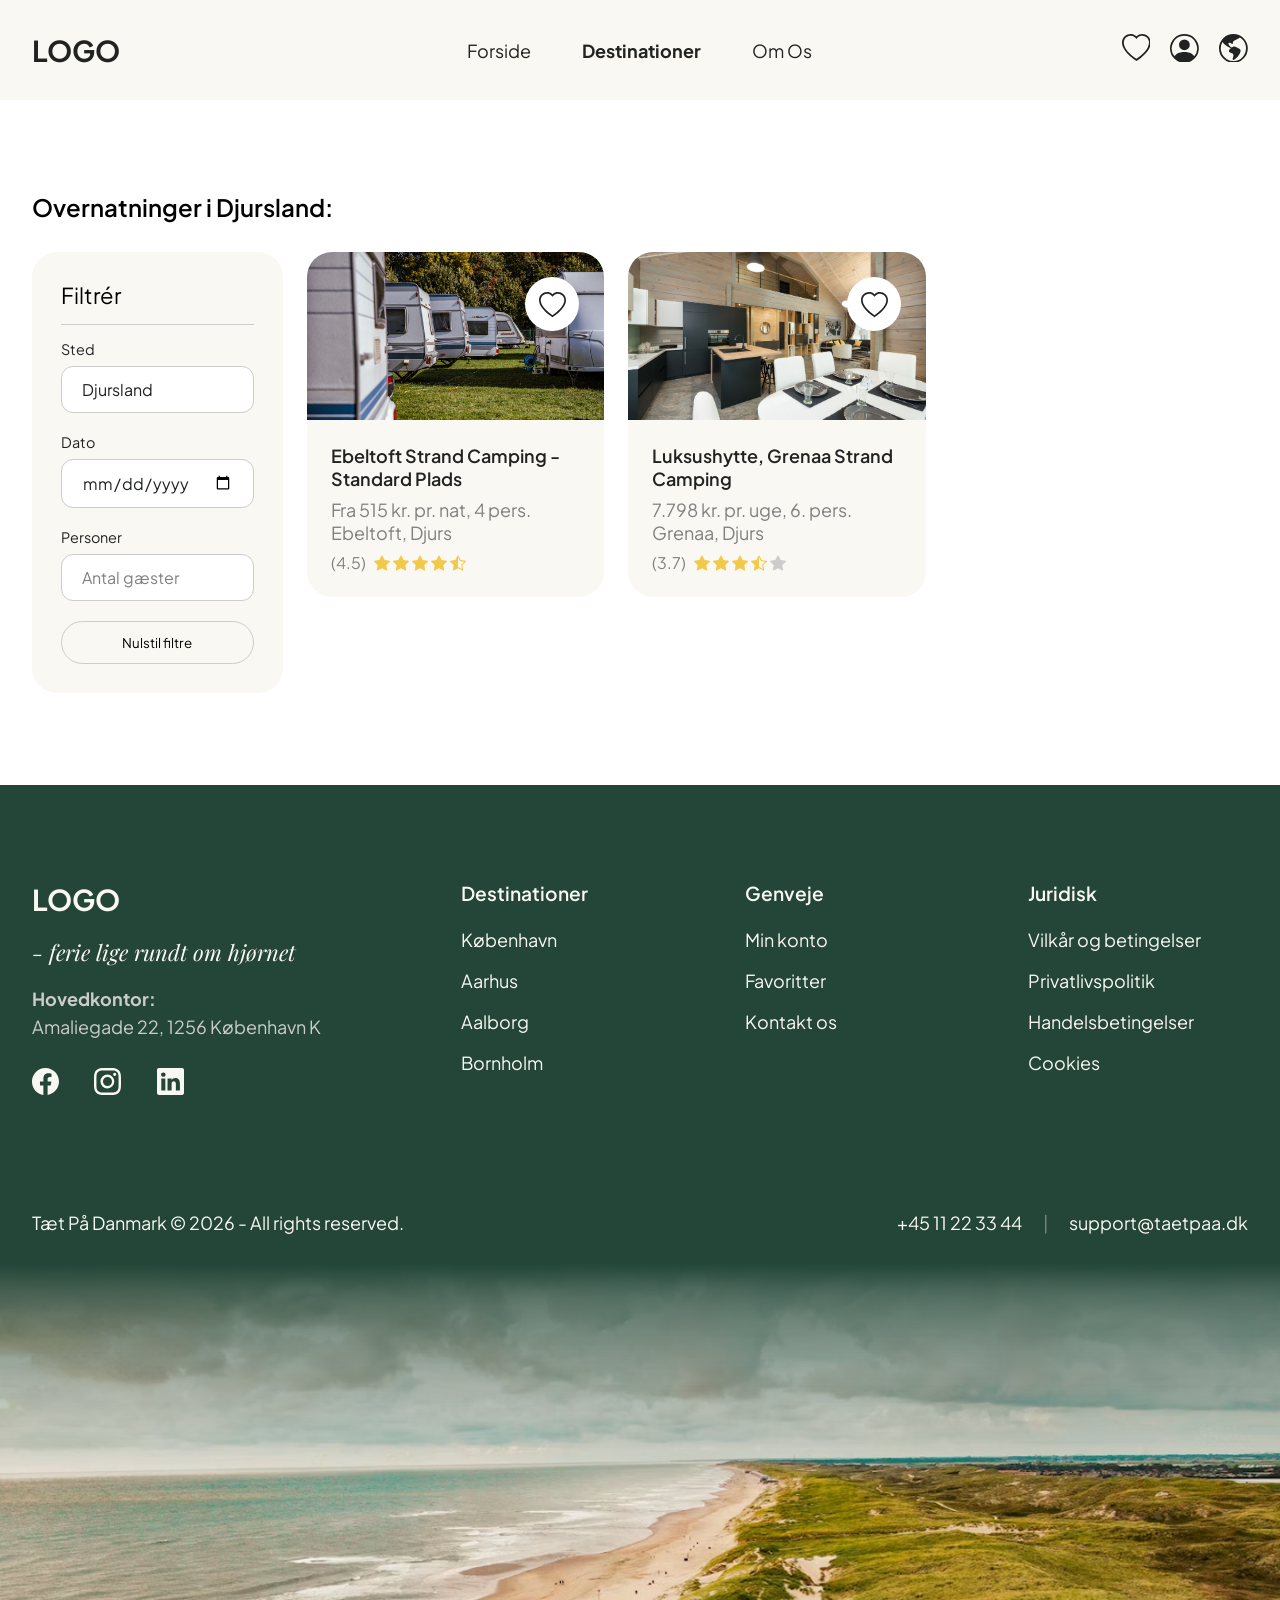
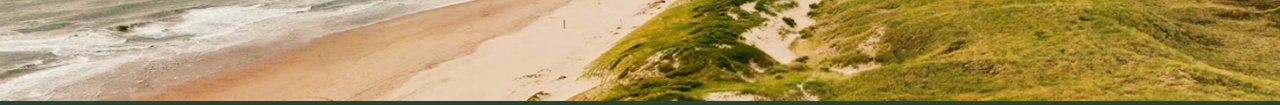
==== destinationer/index.html @ 2561dbe6 "– Hero video – Katalog (/destionationer/index.html) + Destinationsside /destioner/ebeltoft-strand-ca" ====
<!doctype html>
<html lang="da">

<head>
    <meta charset="UTF-8" />
    <meta name="viewport" content="width=device-width, initial-scale=1.0" />
    <title>Destinationer | Tæt På Danmark</title>
    <link rel="stylesheet" href="/css/style.css" />
    <link rel="shortcut icon" href="/img/favicon.png" type="image/png" />
</head>

<body>
    <header class="sekundaer">
        <div class="logo">
            <a href="/index.html">LOGO</a>
        </div>

        <nav>
            <ul>
                <li><a href="/index.html">Forside</a></li>
                <li class="active">
                    <a href="/destinationer/index.html">Destinationer</a>
                </li>
                <li><a href="/om-os.html">Om Os</a></li>
            </ul>
        </nav>
        <div class="header-ikoner">

            <a href="#" class="favoritter">
                <svg xmlns="http://www.w3.org/2000/svg" width="16" height="16" fill="currentColor" class="bi bi-heart"
                    viewBox="0 0 16 16">
                    <path
                        d="m8 2.748-.717-.737C5.6.281 2.514.878 1.4 3.053c-.523 1.023-.641 2.5.314 4.385.92 1.815 2.834 3.989 6.286 6.357 3.452-2.368 5.365-4.542 6.286-6.357.955-1.886.838-3.362.314-4.385C13.486.878 10.4.28 8.717 2.01zM8 15C-7.333 4.868 3.279-3.04 7.824 1.143q.09.083.176.171a3 3 0 0 1 .176-.17C12.72-3.042 23.333 4.867 8 15" />
                </svg>
            </a>
            <a href="#" class="profil">
                <svg xmlns="http://www.w3.org/2000/svg" width="16" height="16" fill="currentColor"
                    class="bi bi-person-circle" viewBox="0 0 16 16">
                    <path d="M11 6a3 3 0 1 1-6 0 3 3 0 0 1 6 0" />
                    <path fill-rule="evenodd"
                        d="M0 8a8 8 0 1 1 16 0A8 8 0 0 1 0 8m8-7a7 7 0 0 0-5.468 11.37C3.242 11.226 4.805 10 8 10s4.757 1.225 5.468 2.37A7 7 0 0 0 8 1" />
                </svg>
            </a>
            <a href="#" class="sprog">
                <svg xmlns="http://www.w3.org/2000/svg" width="16" height="16" fill="currentColor"
                    class="bi bi-globe-americas" viewBox="0 0 16 16">
                    <path
                        d="M8 0a8 8 0 1 0 0 16A8 8 0 0 0 8 0M2.04 4.326c.325 1.329 2.532 2.54 3.717 3.19.48.263.793.434.743.484q-.121.12-.242.234c-.416.396-.787.749-.758 1.266.035.634.618.824 1.214 1.017.577.188 1.168.38 1.286.983.082.417-.075.988-.22 1.52-.215.782-.406 1.48.22 1.48 1.5-.5 3.798-3.186 4-5 .138-1.243-2-2-3.5-2.5-.478-.16-.755.081-.99.284-.172.15-.322.279-.51.216-.445-.148-2.5-2-1.5-2.5.78-.39.952-.171 1.227.182.078.099.163.208.273.318.609.304.662-.132.723-.633.039-.322.081-.671.277-.867.434-.434 1.265-.791 2.028-1.12.712-.306 1.365-.587 1.579-.88A7 7 0 1 1 2.04 4.327Z" />
                </svg>
            </a>

        </div>
    </header>
    <main>
        <section class="katalog destinationer">
            <h1>Overnatninger i Djursland:</h1>
            <div class="katalog-container">
                <div class="filter-container">
                    <div class="filter-card">
                        <h3>Filtrér</h3>
                        <form action="">
                            <fieldset>
                                <label for="lokation">Sted</label>
                                <input type="text" name="lokation" id="lokation" placeholder="Indtast destination"
                                    value="Djursland">
                            </fieldset>
                            <fieldset>
                                <label for="dato">Dato</label>
                                <input type="date" name="dato" id="dato">
                            </fieldset>
                            <fieldset>
                                <label for="gaester">Personer</label>
                                <input type="number" name="gaester" id="gaester" min="1" max="99" placeholder="Antal gæster">
                            </fieldset>
                            <button type="reset">Nulstil filtre</button>
                        </form>
                    </div>
                </div>

                <div class="card-container">
                    <div class="card">
                        <div class="top">
                            <a href="#favorit" class="favorit">
                                <svg xmlns="http://www.w3.org/2000/svg" width="16" height="16" fill="currentColor"
                                    class="bi bi-heart" viewBox="0 0 16 16">
                                    <path
                                        d="m8 2.748-.717-.737C5.6.281 2.514.878 1.4 3.053c-.523 1.023-.641 2.5.314 4.385.92 1.815 2.834 3.989 6.286 6.357 3.452-2.368 5.365-4.542 6.286-6.357.955-1.886.838-3.362.314-4.385C13.486.878 10.4.28 8.717 2.01zM8 15C-7.333 4.868 3.279-3.04 7.824 1.143q.09.083.176.171a3 3 0 0 1 .176-.17C12.72-3.042 23.333 4.867 8 15" />
                                </svg>
                            </a>
                            <a href="/destinationer/ebeltoft-strand-camping.html">
                                <img src="/img/destination/ebeltoft-camping.jpg" alt="Ebeltoft Strand Camping">
                            </a>
                        </div>
                        <div class="bottom">
                            <a href="/destinationer/ebeltoft-strand-camping.html">Ebeltoft Strand Camping - Standard
                                Plads</a>
                            <p>Fra 515 kr. pr. nat, 4 pers.</p>
                            <p>Ebeltoft, Djurs</p>
                            <div class="anmeldelse-stjerner">
                                <p class="stjerner-tal">(4.5)</p>
                                <div class="stjerner">
                                    <svg xmlns="http://www.w3.org/2000/svg" width="16" height="16" fill="currentColor"
                                        class="bi bi-star-fill fuld-farve" viewBox="0 0 16 16">
                                        <path
                                            d="M3.612 15.443c-.386.198-.824-.149-.746-.592l.83-4.73L.173 6.765c-.329-.314-.158-.888.283-.95l4.898-.696L7.538.792c.197-.39.73-.39.927 0l2.184 4.327 4.898.696c.441.062.612.636.282.95l-3.522 3.356.83 4.73c.078.443-.36.79-.746.592L8 13.187l-4.389 2.256z" />
                                    </svg>
                                    <svg xmlns="http://www.w3.org/2000/svg" width="16" height="16" fill="currentColor"
                                        class="bi bi-star-fill fuld-farve" viewBox="0 0 16 16">
                                        <path
                                            d="M3.612 15.443c-.386.198-.824-.149-.746-.592l.83-4.73L.173 6.765c-.329-.314-.158-.888.283-.95l4.898-.696L7.538.792c.197-.39.73-.39.927 0l2.184 4.327 4.898.696c.441.062.612.636.282.95l-3.522 3.356.83 4.73c.078.443-.36.79-.746.592L8 13.187l-4.389 2.256z" />
                                    </svg>
                                    <svg xmlns="http://www.w3.org/2000/svg" width="16" height="16" fill="currentColor"
                                        class="bi bi-star-fill fuld-farve" viewBox="0 0 16 16">
                                        <path
                                            d="M3.612 15.443c-.386.198-.824-.149-.746-.592l.83-4.73L.173 6.765c-.329-.314-.158-.888.283-.95l4.898-.696L7.538.792c.197-.39.73-.39.927 0l2.184 4.327 4.898.696c.441.062.612.636.282.95l-3.522 3.356.83 4.73c.078.443-.36.79-.746.592L8 13.187l-4.389 2.256z" />
                                    </svg>
                                    <svg xmlns="http://www.w3.org/2000/svg" width="16" height="16" fill="currentColor"
                                        class="bi bi-star-fill fuld-farve" viewBox="0 0 16 16">
                                        <path
                                            d="M3.612 15.443c-.386.198-.824-.149-.746-.592l.83-4.73L.173 6.765c-.329-.314-.158-.888.283-.95l4.898-.696L7.538.792c.197-.39.73-.39.927 0l2.184 4.327 4.898.696c.441.062.612.636.282.95l-3.522 3.356.83 4.73c.078.443-.36.79-.746.592L8 13.187l-4.389 2.256z" />
                                    </svg>
                                    <svg xmlns="http://www.w3.org/2000/svg" width="16" height="16" fill="currentColor"
                                        class="bi bi-star-half fuld-farve" viewBox="0 0 16 16">
                                        <path
                                            d="M5.354 5.119 7.538.792A.52.52 0 0 1 8 .5c.183 0 .366.097.465.292l2.184 4.327 4.898.696A.54.54 0 0 1 16 6.32a.55.55 0 0 1-.17.445l-3.523 3.356.83 4.73c.078.443-.36.79-.746.592L8 13.187l-4.389 2.256a.5.5 0 0 1-.146.05c-.342.06-.668-.254-.6-.642l.83-4.73L.173 6.765a.55.55 0 0 1-.172-.403.6.6 0 0 1 .085-.302.51.51 0 0 1 .37-.245zM8 12.027a.5.5 0 0 1 .232.056l3.686 1.894-.694-3.957a.56.56 0 0 1 .162-.505l2.907-2.77-4.052-.576a.53.53 0 0 1-.393-.288L8.001 2.223 8 2.226z" />
                                    </svg>
                                </div>
                            </div>
                        </div>
                    </div>
                    <!-- <div class="card">
                        <div class="top">
                            <a href="#favorit" class="favorit">
                                <svg xmlns="http://www.w3.org/2000/svg" width="16" height="16" fill="currentColor"
                                    class="bi bi-heart" viewBox="0 0 16 16">
                                    <path
                                        d="m8 2.748-.717-.737C5.6.281 2.514.878 1.4 3.053c-.523 1.023-.641 2.5.314 4.385.92 1.815 2.834 3.989 6.286 6.357 3.452-2.368 5.365-4.542 6.286-6.357.955-1.886.838-3.362.314-4.385C13.486.878 10.4.28 8.717 2.01zM8 15C-7.333 4.868 3.279-3.04 7.824 1.143q.09.083.176.171a3 3 0 0 1 .176-.17C12.72-3.042 23.333 4.867 8 15" />
                                </svg>
                            </a>
                            <a href="/destinationer/ebeltoft-strand-camping.html">
                                <img src="/img/destination/lalandia-sondervig.jpg" alt="Lalandia Søndervig">
                            </a>
                        </div>

                        <div class="bottom">
                            <a href="/destinationer/ebeltoft-strand-camping.html">Lalandia</a>
                            <p>Fra 3.313 kr. i min. 2 nætter, 4 pers.</p>
                            <p>Søndervig, Midtjylland</p>
                            <div class="anmeldelse-stjerner">
                                <p class="stjerner-tal">(4.8)</p>
                                <div class="stjerner">
                                    <svg xmlns="http://www.w3.org/2000/svg" width="16" height="16" fill="currentColor"
                                        class="bi bi-star-fill fuld-farve" viewBox="0 0 16 16">
                                        <path
                                            d="M3.612 15.443c-.386.198-.824-.149-.746-.592l.83-4.73L.173 6.765c-.329-.314-.158-.888.283-.95l4.898-.696L7.538.792c.197-.39.73-.39.927 0l2.184 4.327 4.898.696c.441.062.612.636.282.95l-3.522 3.356.83 4.73c.078.443-.36.79-.746.592L8 13.187l-4.389 2.256z" />
                                    </svg>
                                    <svg xmlns="http://www.w3.org/2000/svg" width="16" height="16" fill="currentColor"
                                        class="bi bi-star-fill fuld-farve" viewBox="0 0 16 16">
                                        <path
                                            d="M3.612 15.443c-.386.198-.824-.149-.746-.592l.83-4.73L.173 6.765c-.329-.314-.158-.888.283-.95l4.898-.696L7.538.792c.197-.39.73-.39.927 0l2.184 4.327 4.898.696c.441.062.612.636.282.95l-3.522 3.356.83 4.73c.078.443-.36.79-.746.592L8 13.187l-4.389 2.256z" />
                                    </svg>
                                    <svg xmlns="http://www.w3.org/2000/svg" width="16" height="16" fill="currentColor"
                                        class="bi bi-star-fill fuld-farve" viewBox="0 0 16 16">
                                        <path
                                            d="M3.612 15.443c-.386.198-.824-.149-.746-.592l.83-4.73L.173 6.765c-.329-.314-.158-.888.283-.95l4.898-.696L7.538.792c.197-.39.73-.39.927 0l2.184 4.327 4.898.696c.441.062.612.636.282.95l-3.522 3.356.83 4.73c.078.443-.36.79-.746.592L8 13.187l-4.389 2.256z" />
                                    </svg>
                                    <svg xmlns="http://www.w3.org/2000/svg" width="16" height="16" fill="currentColor"
                                        class="bi bi-star-fill fuld-farve" viewBox="0 0 16 16">
                                        <path
                                            d="M3.612 15.443c-.386.198-.824-.149-.746-.592l.83-4.73L.173 6.765c-.329-.314-.158-.888.283-.95l4.898-.696L7.538.792c.197-.39.73-.39.927 0l2.184 4.327 4.898.696c.441.062.612.636.282.95l-3.522 3.356.83 4.73c.078.443-.36.79-.746.592L8 13.187l-4.389 2.256z" />
                                    </svg>
                                    <svg xmlns="http://www.w3.org/2000/svg" width="16" height="16" fill="currentColor"
                                        class="bi bi-star-half fuld-farve" viewBox="0 0 16 16">
                                        <path
                                            d="M5.354 5.119 7.538.792A.52.52 0 0 1 8 .5c.183 0 .366.097.465.292l2.184 4.327 4.898.696A.54.54 0 0 1 16 6.32a.55.55 0 0 1-.17.445l-3.523 3.356.83 4.73c.078.443-.36.79-.746.592L8 13.187l-4.389 2.256a.5.5 0 0 1-.146.05c-.342.06-.668-.254-.6-.642l.83-4.73L.173 6.765a.55.55 0 0 1-.172-.403.6.6 0 0 1 .085-.302.51.51 0 0 1 .37-.245zM8 12.027a.5.5 0 0 1 .232.056l3.686 1.894-.694-3.957a.56.56 0 0 1 .162-.505l2.907-2.77-4.052-.576a.53.53 0 0 1-.393-.288L8.001 2.223 8 2.226z" />
                                    </svg>
                                </div>
                            </div>
                        </div>
                    </div>
                    <div class="card">
                        <div class="top">
                            <a href="#favorit" class="favorit">
                                <svg xmlns="http://www.w3.org/2000/svg" width="16" height="16" fill="currentColor"
                                    class="bi bi-heart" viewBox="0 0 16 16">
                                    <path
                                        d="m8 2.748-.717-.737C5.6.281 2.514.878 1.4 3.053c-.523 1.023-.641 2.5.314 4.385.92 1.815 2.834 3.989 6.286 6.357 3.452-2.368 5.365-4.542 6.286-6.357.955-1.886.838-3.362.314-4.385C13.486.878 10.4.28 8.717 2.01zM8 15C-7.333 4.868 3.279-3.04 7.824 1.143q.09.083.176.171a3 3 0 0 1 .176-.17C12.72-3.042 23.333 4.867 8 15" />
                                </svg>
                            </a>
                            <a href="/destinationer/ebeltoft-strand-camping.html">
                                <img src="/img/destination/plexus-hytterne.jpg" alt="Lalandia Søndervig">
                            </a>
                        </div>
                        <div class="bottom">
                            <a href="/destinationer/ebeltoft-strand-camping.html">Plexus Hytterne</a>
                            <p>600 kr. pr. nat, 2 pers.</p>
                            <p>Holstebro, Midtjylland</p>
                            <div class="anmeldelse-stjerner">
                                <p class="stjerner-tal">(4.2)</p>
                                <div class="stjerner">
                                    <svg xmlns="http://www.w3.org/2000/svg" width="16" height="16" fill="currentColor"
                                        class="bi bi-star-fill fuld-farve" viewBox="0 0 16 16">
                                        <path
                                            d="M3.612 15.443c-.386.198-.824-.149-.746-.592l.83-4.73L.173 6.765c-.329-.314-.158-.888.283-.95l4.898-.696L7.538.792c.197-.39.73-.39.927 0l2.184 4.327 4.898.696c.441.062.612.636.282.95l-3.522 3.356.83 4.73c.078.443-.36.79-.746.592L8 13.187l-4.389 2.256z" />
                                    </svg>
                                    <svg xmlns="http://www.w3.org/2000/svg" width="16" height="16" fill="currentColor"
                                        class="bi bi-star-fill fuld-farve" viewBox="0 0 16 16">
                                        <path
                                            d="M3.612 15.443c-.386.198-.824-.149-.746-.592l.83-4.73L.173 6.765c-.329-.314-.158-.888.283-.95l4.898-.696L7.538.792c.197-.39.73-.39.927 0l2.184 4.327 4.898.696c.441.062.612.636.282.95l-3.522 3.356.83 4.73c.078.443-.36.79-.746.592L8 13.187l-4.389 2.256z" />
                                    </svg>
                                    <svg xmlns="http://www.w3.org/2000/svg" width="16" height="16" fill="currentColor"
                                        class="bi bi-star-fill fuld-farve" viewBox="0 0 16 16">
                                        <path
                                            d="M3.612 15.443c-.386.198-.824-.149-.746-.592l.83-4.73L.173 6.765c-.329-.314-.158-.888.283-.95l4.898-.696L7.538.792c.197-.39.73-.39.927 0l2.184 4.327 4.898.696c.441.062.612.636.282.95l-3.522 3.356.83 4.73c.078.443-.36.79-.746.592L8 13.187l-4.389 2.256z" />
                                    </svg>
                                    <svg xmlns="http://www.w3.org/2000/svg" width="16" height="16" fill="currentColor"
                                        class="bi bi-star-fill fuld-farve" viewBox="0 0 16 16">
                                        <path
                                            d="M3.612 15.443c-.386.198-.824-.149-.746-.592l.83-4.73L.173 6.765c-.329-.314-.158-.888.283-.95l4.898-.696L7.538.792c.197-.39.73-.39.927 0l2.184 4.327 4.898.696c.441.062.612.636.282.95l-3.522 3.356.83 4.73c.078.443-.36.79-.746.592L8 13.187l-4.389 2.256z" />
                                    </svg>
                                    <svg xmlns="http://www.w3.org/2000/svg" width="16" height="16" fill="currentColor"
                                        class="bi bi-star-half fuld-farve" viewBox="0 0 16 16">
                                        <path
                                            d="M5.354 5.119 7.538.792A.52.52 0 0 1 8 .5c.183 0 .366.097.465.292l2.184 4.327 4.898.696A.54.54 0 0 1 16 6.32a.55.55 0 0 1-.17.445l-3.523 3.356.83 4.73c.078.443-.36.79-.746.592L8 13.187l-4.389 2.256a.5.5 0 0 1-.146.05c-.342.06-.668-.254-.6-.642l.83-4.73L.173 6.765a.55.55 0 0 1-.172-.403.6.6 0 0 1 .085-.302.51.51 0 0 1 .37-.245zM8 12.027a.5.5 0 0 1 .232.056l3.686 1.894-.694-3.957a.56.56 0 0 1 .162-.505l2.907-2.77-4.052-.576a.53.53 0 0 1-.393-.288L8.001 2.223 8 2.226z" />
                                    </svg>
                                </div>
                            </div>
                        </div>
                    </div>
                    <div class="card">
                        <div class="top">
                            <a href="#favorit" class="favorit">
                                <svg xmlns="http://www.w3.org/2000/svg" width="16" height="16" fill="currentColor"
                                    class="bi bi-heart" viewBox="0 0 16 16">
                                    <path
                                        d="m8 2.748-.717-.737C5.6.281 2.514.878 1.4 3.053c-.523 1.023-.641 2.5.314 4.385.92 1.815 2.834 3.989 6.286 6.357 3.452-2.368 5.365-4.542 6.286-6.357.955-1.886.838-3.362.314-4.385C13.486.878 10.4.28 8.717 2.01zM8 15C-7.333 4.868 3.279-3.04 7.824 1.143q.09.083.176.171a3 3 0 0 1 .176-.17C12.72-3.042 23.333 4.867 8 15" />
                                </svg>
                            </a>
                            <a href="/destinationer/ebeltoft-strand-camping.html">
                                <img src="/img/destination/funkis-lux-hytte.jpg" alt="Lalandia Søndervig">
                            </a>
                        </div>
                        <div class="bottom">
                            <a href="/destinationer/ebeltoft-strand-camping.html">Funkis LUX Hytte, Bryrup Camping</a>
                            <p>Fra 1.715 kr. pr. nat, 4 pers.</p>
                            <p>Bryrup, Midtjylland</p>
                            <div class="anmeldelse-stjerner">
                                <p class="stjerner-tal">(4.4)</p>
                                <div class="stjerner">
                                    <svg xmlns="http://www.w3.org/2000/svg" width="16" height="16" fill="currentColor"
                                        class="bi bi-star-fill fuld-farve" viewBox="0 0 16 16">
                                        <path
                                            d="M3.612 15.443c-.386.198-.824-.149-.746-.592l.83-4.73L.173 6.765c-.329-.314-.158-.888.283-.95l4.898-.696L7.538.792c.197-.39.73-.39.927 0l2.184 4.327 4.898.696c.441.062.612.636.282.95l-3.522 3.356.83 4.73c.078.443-.36.79-.746.592L8 13.187l-4.389 2.256z" />
                                    </svg>
                                    <svg xmlns="http://www.w3.org/2000/svg" width="16" height="16" fill="currentColor"
                                        class="bi bi-star-fill fuld-farve" viewBox="0 0 16 16">
                                        <path
                                            d="M3.612 15.443c-.386.198-.824-.149-.746-.592l.83-4.73L.173 6.765c-.329-.314-.158-.888.283-.95l4.898-.696L7.538.792c.197-.39.73-.39.927 0l2.184 4.327 4.898.696c.441.062.612.636.282.95l-3.522 3.356.83 4.73c.078.443-.36.79-.746.592L8 13.187l-4.389 2.256z" />
                                    </svg>
                                    <svg xmlns="http://www.w3.org/2000/svg" width="16" height="16" fill="currentColor"
                                        class="bi bi-star-fill fuld-farve" viewBox="0 0 16 16">
                                        <path
                                            d="M3.612 15.443c-.386.198-.824-.149-.746-.592l.83-4.73L.173 6.765c-.329-.314-.158-.888.283-.95l4.898-.696L7.538.792c.197-.39.73-.39.927 0l2.184 4.327 4.898.696c.441.062.612.636.282.95l-3.522 3.356.83 4.73c.078.443-.36.79-.746.592L8 13.187l-4.389 2.256z" />
                                    </svg>
                                    <svg xmlns="http://www.w3.org/2000/svg" width="16" height="16" fill="currentColor"
                                        class="bi bi-star-fill fuld-farve" viewBox="0 0 16 16">
                                        <path
                                            d="M3.612 15.443c-.386.198-.824-.149-.746-.592l.83-4.73L.173 6.765c-.329-.314-.158-.888.283-.95l4.898-.696L7.538.792c.197-.39.73-.39.927 0l2.184 4.327 4.898.696c.441.062.612.636.282.95l-3.522 3.356.83 4.73c.078.443-.36.79-.746.592L8 13.187l-4.389 2.256z" />
                                    </svg>
                                    <svg xmlns="http://www.w3.org/2000/svg" width="16" height="16" fill="currentColor"
                                        class="bi bi-star-half fuld-farve" viewBox="0 0 16 16">
                                        <path
                                            d="M5.354 5.119 7.538.792A.52.52 0 0 1 8 .5c.183 0 .366.097.465.292l2.184 4.327 4.898.696A.54.54 0 0 1 16 6.32a.55.55 0 0 1-.17.445l-3.523 3.356.83 4.73c.078.443-.36.79-.746.592L8 13.187l-4.389 2.256a.5.5 0 0 1-.146.05c-.342.06-.668-.254-.6-.642l.83-4.73L.173 6.765a.55.55 0 0 1-.172-.403.6.6 0 0 1 .085-.302.51.51 0 0 1 .37-.245zM8 12.027a.5.5 0 0 1 .232.056l3.686 1.894-.694-3.957a.56.56 0 0 1 .162-.505l2.907-2.77-4.052-.576a.53.53 0 0 1-.393-.288L8.001 2.223 8 2.226z" />
                                    </svg>
                                </div>
                            </div>
                        </div>
                    </div> -->
                    <div class="card">
                        <div class="top">
                            <a href="#favorit" class="favorit">
                                <svg xmlns="http://www.w3.org/2000/svg" width="16" height="16" fill="currentColor"
                                    class="bi bi-heart" viewBox="0 0 16 16">
                                    <path
                                        d="m8 2.748-.717-.737C5.6.281 2.514.878 1.4 3.053c-.523 1.023-.641 2.5.314 4.385.92 1.815 2.834 3.989 6.286 6.357 3.452-2.368 5.365-4.542 6.286-6.357.955-1.886.838-3.362.314-4.385C13.486.878 10.4.28 8.717 2.01zM8 15C-7.333 4.868 3.279-3.04 7.824 1.143q.09.083.176.171a3 3 0 0 1 .176-.17C12.72-3.042 23.333 4.867 8 15" />
                                </svg>
                            </a>
                            <a href="/destinationer/ebeltoft-strand-camping.html">
                                <img src="/img/destination/luksushytte-grenaa.jpg" alt="Lalandia Søndervig">
                            </a>
                        </div>
                        <div class="bottom">
                            <a href="/destinationer/ebeltoft-strand-camping.html">Luksushytte, Grenaa Strand Camping</a>
                            <p>7.798 kr. pr. uge, 6. pers.</p>
                            <p>Grenaa, Djurs</p>
                            <div class="anmeldelse-stjerner">
                                <p class="stjerner-tal">(3.7)</p>
                                <div class="stjerner">
                                    <svg xmlns="http://www.w3.org/2000/svg" width="16" height="16" fill="currentColor"
                                        class="bi bi-star-fill fuld-farve" viewBox="0 0 16 16">
                                        <path
                                            d="M3.612 15.443c-.386.198-.824-.149-.746-.592l.83-4.73L.173 6.765c-.329-.314-.158-.888.283-.95l4.898-.696L7.538.792c.197-.39.73-.39.927 0l2.184 4.327 4.898.696c.441.062.612.636.282.95l-3.522 3.356.83 4.73c.078.443-.36.79-.746.592L8 13.187l-4.389 2.256z" />
                                    </svg>
                                    <svg xmlns="http://www.w3.org/2000/svg" width="16" height="16" fill="currentColor"
                                        class="bi bi-star-fill fuld-farve" viewBox="0 0 16 16">
                                        <path
                                            d="M3.612 15.443c-.386.198-.824-.149-.746-.592l.83-4.73L.173 6.765c-.329-.314-.158-.888.283-.95l4.898-.696L7.538.792c.197-.39.73-.39.927 0l2.184 4.327 4.898.696c.441.062.612.636.282.95l-3.522 3.356.83 4.73c.078.443-.36.79-.746.592L8 13.187l-4.389 2.256z" />
                                    </svg>
                                    <svg xmlns="http://www.w3.org/2000/svg" width="16" height="16" fill="currentColor"
                                        class="bi bi-star-fill fuld-farve" viewBox="0 0 16 16">
                                        <path
                                            d="M3.612 15.443c-.386.198-.824-.149-.746-.592l.83-4.73L.173 6.765c-.329-.314-.158-.888.283-.95l4.898-.696L7.538.792c.197-.39.73-.39.927 0l2.184 4.327 4.898.696c.441.062.612.636.282.95l-3.522 3.356.83 4.73c.078.443-.36.79-.746.592L8 13.187l-4.389 2.256z" />
                                    </svg>
                                    <svg xmlns="http://www.w3.org/2000/svg" width="16" height="16" fill="currentColor"
                                        class="bi bi-star-half fuld-farve" viewBox="0 0 16 16">
                                        <path
                                            d="M5.354 5.119 7.538.792A.52.52 0 0 1 8 .5c.183 0 .366.097.465.292l2.184 4.327 4.898.696A.54.54 0 0 1 16 6.32a.55.55 0 0 1-.17.445l-3.523 3.356.83 4.73c.078.443-.36.79-.746.592L8 13.187l-4.389 2.256a.5.5 0 0 1-.146.05c-.342.06-.668-.254-.6-.642l.83-4.73L.173 6.765a.55.55 0 0 1-.172-.403.6.6 0 0 1 .085-.302.51.51 0 0 1 .37-.245zM8 12.027a.5.5 0 0 1 .232.056l3.686 1.894-.694-3.957a.56.56 0 0 1 .162-.505l2.907-2.77-4.052-.576a.53.53 0 0 1-.393-.288L8.001 2.223 8 2.226z" />
                                    </svg>
                                    <svg xmlns="http://www.w3.org/2000/svg" width="16" height="16" fill="currentColor"
                                        class="bi bi-star-fill ingen-farve" viewBox="0 0 16 16">
                                        <path
                                            d="M3.612 15.443c-.386.198-.824-.149-.746-.592l.83-4.73L.173 6.765c-.329-.314-.158-.888.283-.95l4.898-.696L7.538.792c.197-.39.73-.39.927 0l2.184 4.327 4.898.696c.441.062.612.636.282.95l-3.522 3.356.83 4.73c.078.443-.36.79-.746.592L8 13.187l-4.389 2.256z" />
                                    </svg>
                                </div>
                            </div>
                        </div>
                    </div>
                    <!-- <div class="card">
                        <div class="top">
                            <a href="#favorit" class="favorit">
                                <svg xmlns="http://www.w3.org/2000/svg" width="16" height="16" fill="currentColor"
                                    class="bi bi-heart" viewBox="0 0 16 16">
                                    <path
                                        d="m8 2.748-.717-.737C5.6.281 2.514.878 1.4 3.053c-.523 1.023-.641 2.5.314 4.385.92 1.815 2.834 3.989 6.286 6.357 3.452-2.368 5.365-4.542 6.286-6.357.955-1.886.838-3.362.314-4.385C13.486.878 10.4.28 8.717 2.01zM8 15C-7.333 4.868 3.279-3.04 7.824 1.143q.09.083.176.171a3 3 0 0 1 .176-.17C12.72-3.042 23.333 4.867 8 15" />
                                </svg>
                            </a>
                            <a href="/destinationer/ebeltoft-strand-camping.html">
                                <img src="/img/destination/holmely-glamping.jpg" alt="Lalandia Søndervig">
                            </a>
                        </div>
                        <div class="bottom">
                            <a href="/destinationer/ebeltoft-strand-camping.html">Holmely Holiday Resort & Glamping</a>
                            <p>1.090 kr. pr. nat, 2 pers.</p>
                            <p>Brædstrup, Midtjylland</p>
                            <div class="anmeldelse-stjerner">
                                <p class="stjerner-tal">(4.5)</p>
                                <div class="stjerner">
                                    <svg xmlns="http://www.w3.org/2000/svg" width="16" height="16" fill="currentColor"
                                        class="bi bi-star-fill fuld-farve" viewBox="0 0 16 16">
                                        <path
                                            d="M3.612 15.443c-.386.198-.824-.149-.746-.592l.83-4.73L.173 6.765c-.329-.314-.158-.888.283-.95l4.898-.696L7.538.792c.197-.39.73-.39.927 0l2.184 4.327 4.898.696c.441.062.612.636.282.95l-3.522 3.356.83 4.73c.078.443-.36.79-.746.592L8 13.187l-4.389 2.256z" />
                                    </svg>
                                    <svg xmlns="http://www.w3.org/2000/svg" width="16" height="16" fill="currentColor"
                                        class="bi bi-star-fill fuld-farve" viewBox="0 0 16 16">
                                        <path
                                            d="M3.612 15.443c-.386.198-.824-.149-.746-.592l.83-4.73L.173 6.765c-.329-.314-.158-.888.283-.95l4.898-.696L7.538.792c.197-.39.73-.39.927 0l2.184 4.327 4.898.696c.441.062.612.636.282.95l-3.522 3.356.83 4.73c.078.443-.36.79-.746.592L8 13.187l-4.389 2.256z" />
                                    </svg>
                                    <svg xmlns="http://www.w3.org/2000/svg" width="16" height="16" fill="currentColor"
                                        class="bi bi-star-fill fuld-farve" viewBox="0 0 16 16">
                                        <path
                                            d="M3.612 15.443c-.386.198-.824-.149-.746-.592l.83-4.73L.173 6.765c-.329-.314-.158-.888.283-.95l4.898-.696L7.538.792c.197-.39.73-.39.927 0l2.184 4.327 4.898.696c.441.062.612.636.282.95l-3.522 3.356.83 4.73c.078.443-.36.79-.746.592L8 13.187l-4.389 2.256z" />
                                    </svg>
                                    <svg xmlns="http://www.w3.org/2000/svg" width="16" height="16" fill="currentColor"
                                        class="bi bi-star-fill fuld-farve" viewBox="0 0 16 16">
                                        <path
                                            d="M3.612 15.443c-.386.198-.824-.149-.746-.592l.83-4.73L.173 6.765c-.329-.314-.158-.888.283-.95l4.898-.696L7.538.792c.197-.39.73-.39.927 0l2.184 4.327 4.898.696c.441.062.612.636.282.95l-3.522 3.356.83 4.73c.078.443-.36.79-.746.592L8 13.187l-4.389 2.256z" />
                                    </svg>
                                    <svg xmlns="http://www.w3.org/2000/svg" width="16" height="16" fill="currentColor"
                                        class="bi bi-star-half fuld-farve" viewBox="0 0 16 16">
                                        <path
                                            d="M5.354 5.119 7.538.792A.52.52 0 0 1 8 .5c.183 0 .366.097.465.292l2.184 4.327 4.898.696A.54.54 0 0 1 16 6.32a.55.55 0 0 1-.17.445l-3.523 3.356.83 4.73c.078.443-.36.79-.746.592L8 13.187l-4.389 2.256a.5.5 0 0 1-.146.05c-.342.06-.668-.254-.6-.642l.83-4.73L.173 6.765a.55.55 0 0 1-.172-.403.6.6 0 0 1 .085-.302.51.51 0 0 1 .37-.245zM8 12.027a.5.5 0 0 1 .232.056l3.686 1.894-.694-3.957a.56.56 0 0 1 .162-.505l2.907-2.77-4.052-.576a.53.53 0 0 1-.393-.288L8.001 2.223 8 2.226z" />
                                    </svg>
                                </div>
                            </div>
                        </div>
                    </div> -->
                </div>
            </div>
        </section>

    </main>

    <footer>
        <div class="footer-columns">
            <div class="column">
                <div class="logo">
                    <a href="/index.html">LOGO</a>
                </div>
                <h3 class="slogan display-font">- ferie lige rundt om hjørnet</h3>
                <p class="adresse bold">Hovedkontor:</p>
                <p class="adresse">Amaliegade 22, 1256 København K</p>
                <div class="sociale-medier">
                    <a href="#facebook">
                        <svg xmlns="http://www.w3.org/2000/svg" width="16" height="16" fill="currentColor"
                            class="bi bi-facebook" viewBox="0 0 16 16">
                            <path
                                d="M16 8.049c0-4.446-3.582-8.05-8-8.05C3.58 0-.002 3.603-.002 8.05c0 4.017 2.926 7.347 6.75 7.951v-5.625h-2.03V8.05H6.75V6.275c0-2.017 1.195-3.131 3.022-3.131.876 0 1.791.157 1.791.157v1.98h-1.009c-.993 0-1.303.621-1.303 1.258v1.51h2.218l-.354 2.326H9.25V16c3.824-.604 6.75-3.934 6.75-7.951" />
                        </svg>
                    </a>
                    <a href="#instagram">
                        <svg xmlns="http://www.w3.org/2000/svg" width="16" height="16" fill="currentColor"
                            class="bi bi-instagram" viewBox="0 0 16 16">
                            <path
                                d="M8 0C5.829 0 5.556.01 4.703.048 3.85.088 3.269.222 2.76.42a3.9 3.9 0 0 0-1.417.923A3.9 3.9 0 0 0 .42 2.76C.222 3.268.087 3.85.048 4.7.01 5.555 0 5.827 0 8.001c0 2.172.01 2.444.048 3.297.04.852.174 1.433.372 1.942.205.526.478.972.923 1.417.444.445.89.719 1.416.923.51.198 1.09.333 1.942.372C5.555 15.99 5.827 16 8 16s2.444-.01 3.298-.048c.851-.04 1.434-.174 1.943-.372a3.9 3.9 0 0 0 1.416-.923c.445-.445.718-.891.923-1.417.197-.509.332-1.09.372-1.942C15.99 10.445 16 10.173 16 8s-.01-2.445-.048-3.299c-.04-.851-.175-1.433-.372-1.941a3.9 3.9 0 0 0-.923-1.417A3.9 3.9 0 0 0 13.24.42c-.51-.198-1.092-.333-1.943-.372C10.443.01 10.172 0 7.998 0zm-.717 1.442h.718c2.136 0 2.389.007 3.232.046.78.035 1.204.166 1.486.275.373.145.64.319.92.599s.453.546.598.92c.11.281.24.705.275 1.485.039.843.047 1.096.047 3.231s-.008 2.389-.047 3.232c-.035.78-.166 1.203-.275 1.485a2.5 2.5 0 0 1-.599.919c-.28.28-.546.453-.92.598-.28.11-.704.24-1.485.276-.843.038-1.096.047-3.232.047s-2.39-.009-3.233-.047c-.78-.036-1.203-.166-1.485-.276a2.5 2.5 0 0 1-.92-.598 2.5 2.5 0 0 1-.6-.92c-.109-.281-.24-.705-.275-1.485-.038-.843-.046-1.096-.046-3.233s.008-2.388.046-3.231c.036-.78.166-1.204.276-1.486.145-.373.319-.64.599-.92s.546-.453.92-.598c.282-.11.705-.24 1.485-.276.738-.034 1.024-.044 2.515-.045zm4.988 1.328a.96.96 0 1 0 0 1.92.96.96 0 0 0 0-1.92m-4.27 1.122a4.109 4.109 0 1 0 0 8.217 4.109 4.109 0 0 0 0-8.217m0 1.441a2.667 2.667 0 1 1 0 5.334 2.667 2.667 0 0 1 0-5.334" />
                        </svg>
                    </a>
                    <a href="#linkedin">
                        <svg xmlns="http://www.w3.org/2000/svg" width="16" height="16" fill="currentColor"
                            class="bi bi-linkedin" viewBox="0 0 16 16">
                            <path
                                d="M0 1.146C0 .513.526 0 1.175 0h13.65C15.474 0 16 .513 16 1.146v13.708c0 .633-.526 1.146-1.175 1.146H1.175C.526 16 0 15.487 0 14.854zm4.943 12.248V6.169H2.542v7.225zm-1.2-8.212c.837 0 1.358-.554 1.358-1.248-.015-.709-.52-1.248-1.342-1.248S2.4 3.226 2.4 3.934c0 .694.521 1.248 1.327 1.248zm4.908 8.212V9.359c0-.216.016-.432.08-.586.173-.431.568-.878 1.232-.878.869 0 1.216.662 1.216 1.634v3.865h2.401V9.25c0-2.22-1.184-3.252-2.764-3.252-1.274 0-1.845.7-2.165 1.193v.025h-.016l.016-.025V6.169h-2.4c.03.678 0 7.225 0 7.225z" />
                        </svg>
                    </a>
                </div>
            </div>
            <div class="column">
                <h4>Destinationer</h4>
                <ul>
                    <li><a href="#">København</a></li>
                    <li><a href="#">Aarhus</a></li>
                    <li><a href="#">Aalborg</a></li>
                    <li><a href="#">Bornholm</a></li>
                </ul>
            </div>
            <div class="column">
                <h4>Genveje</h4>
                <ul>
                    <li><a href="#">Min konto</a></li>
                    <li><a href="#">Favoritter</a></li>
                    <li><a href="#">Kontakt os</a></li>
                </ul>
            </div>
            <div class="column">
                <h4>Juridisk</h4>
                <ul>
                    <li><a href="#">Vilkår og betingelser</a></li>
                    <li><a href="#">Privatlivspolitik</a></li>
                    <li><a href="#">Handelsbetingelser</a></li>
                    <li><a href="#">Cookies</a></li>
                </ul>
            </div>
        </div>
        <div class="copyright-columns">
            <div class="column">
                <p>Tæt På Danmark © 2026 - All rights reserved.</p>
            </div>
            <div class="column">
                <a href="tel:11223344">+45 11 22 33 44</a> <span class="seperator">|</span> <a
                        href="mailto:support@taetpaa.dk">support@taetpaa.dk</a>
            </div>
        </div>
        <img src="/img/footer-img-2.png" alt="" class="footer-bg">
    </footer>

</body>

</html>
---- css/style.css ----
@import url('https://fonts.googleapis.com/css2?family=Playfair+Display:ital,wght@0,400..900;1,400..900&family=Plus+Jakarta+Sans:ital,wght@0,200..800;1,200..800&display=swap');

* {
    margin: 0;
    box-sizing: border-box;
    font-family: "Plus Jakarta Sans", sans-serif;
    font-weight: normal;
    --font-black: #202322;
    --font-white: #fff;
    --font-lightgrey: #F7F7F7;
    --font-grey: #808080;
    --bg-white: #fff;
    --off-white: #FAF8F2;
    --accent-red: #C92A2A;
    --accent-yellow: #F2C94C;
    --accent-green: #234638;
    --border-grey: #CCCCCC;
}

p, a, span {
    font-size: 1.125em; /* SVARER TIL 18px --> 18 / 16 = 1.125 */
}

h3 {
    font-size: 1.375em;
}

.display-font {
    font-family: "Playfair Display", serif;
    font-style: italic;
    font-weight: normal;
}

.container {
    --max-width: 1440px;
    --padding: 1em;
    width: min( var(--max-width), 100% - (var(--padding) * 2));
    margin-inline: auto;
    /* https://youtu.be/Ch_LoWKLv3A?si=oB5MyHKEWbaSU2k4&t=517 */
}

/* HEADER */

header {
    margin: 2em;
    padding: 2em;
    align-items: center;
    position: absolute;
    top: 0;
    width: calc(100% - 4em);
    background-color: transparent;
    display: grid;
    grid-template-columns: 20% 60% 20%;
    column-gap: 0;
    z-index: 99;
}

header.sekundaer {
    margin: 0;
    position: sticky;
    top: 0;
    width: 100%;
    background-color: var(--off-white);
    display: grid;
    grid-template-columns: 30% 40% 30%;
    column-gap: 0;
}

header .logo a {
    color: var(--font-white);
    font-size: 1.8em;
    text-decoration: none;
    font-weight: bold;
}

header.sekundaer .logo a {
    color: var(--font-black);
}

header .logo a:hover {
    opacity: 0.8;
}

header nav ul {
    text-align: center;
    margin: 0;
    padding: 0;
}

header nav ul li {
    display: inline-block;
    margin: 0 1.5em;
}

header nav ul li a {
    color: var(--font-lightgrey);
    text-decoration: 0;
}

header nav ul li a:hover {
    border-bottom: 1px solid var(--font-white);
}

header nav ul li.active a {
    color: var(--font-white);
    font-weight: bold;
}

header.sekundaer nav ul li a {
    color: var(--font-black);
    text-decoration: 0;
}

header.sekundaer nav ul li a:hover {
    border-bottom: 1px solid var(--font-black);
}

header.sekundaer nav ul li.active a {
    color: var(--font-black);
    font-weight: bold;
}

header .header-ikoner {
    text-align: end;
    display: flex;
    align-items: center;
    justify-content: end;
}

header .header-ikoner a {
    text-decoration: 0;
}

header .header-ikoner svg {
    color: var(--font-white);
    height: 1.6em;
    width: auto;
    margin-left: 20px;
}

header.sekundaer .header-ikoner svg {
    color: var(--font-black);
}

header .header-ikoner svg:hover {
    opacity: 0.8;
}

header.sekundaer fieldset {
    display: inline;
    border-radius: 100px;
    border: 1px solid var(--font-black);
}

header.sekundaer fieldset input {
    border: 0;
    background-color: transparent;
    font-size: 1em;
    color: var(--font-black);
}

header.sekundaer fieldset input:focus {
    outline: none;
}

header.sekundaer fieldset button {
    border: 0;
    background-color: transparent;
    margin-top: 2px;
}

header.sekundaer fieldset button:hover {
    cursor: pointer;
}

/* HERO M. BILLEDE */

.hero {
    height: 75vh;
    margin: 2em;
    border-radius: 25px;
    align-content: center;
    justify-items: center;
    color: var(--font-white);
    text-align: center;
    overflow: hidden;
}

.hero.bg-video video {
    height: 75vh;
    margin: 2em;
    border-radius: 25px;
    position: absolute; /* VIDEOEN SKAL TRÆKKES UD AF FLOWET */
    top: 0;
    left: 0;
    width: calc(100% - 4em);
    object-fit: cover;
    z-index: -1; /* VIDEOEN SKAL FLYTTES HELT TILBAGE SÅ TEKST, MV. ER ØVERST */
}

.hero.bg-overlay {
    background: rgb(0,0,0,0.4);
}

.hero h1 {
    margin-bottom: 40px;
    font-weight: bold;
    font-size: 2.5em;
}

.hero .searchbar {
    background-color: var(--bg-white);
    border: 0;
    border-radius: 50px;
    align-content: center;
    padding: 8px;
    display: grid;
    grid-template-columns: repeat(3, 1fr) 3.5em; /* GRID'ET DELES I 4 KOLONNER. DE TRE FØRSTE ER LIGE STORE OG DEN FJERDE (KNAP) ER FAST 3.5em BRED */
    gap: 20px;
    column-rule-width: 1px; /* STYLER KOLONNERNES GAP MED EN STREG */
    column-rule-style: solid;
    column-rule-color: var(--border-grey);
}


.hero .searchbar fieldset {
    display: inline-block;
    border: 0;
    width: 100%;
    padding: 8px 12px;
}

.hero .searchbar fieldset:nth-child(1) {
    border-radius: 30px 10px 10px 30px;
    padding: 8px 8px 8px 24px;
}

.hero .searchbar fieldset:nth-child(2) {
    border-radius: 10px;
}

.hero .searchbar fieldset:nth-child(3) {
    border: 0;
    border-radius: 10px 30px 30px 10px;
}

.hero .searchbar fieldset:hover {
    background-color: var(--font-lightgrey);
}

.hero .searchbar label {
    display: block;
    color: var(--font-black);
    font-size: 0.9em;
    text-align: left;
}

.hero .searchbar input {
    border: 0;
    width: 100%;
    background-color: transparent;
    padding: 0;
}

.hero .searchbar input:focus {
    outline: none;
}


.hero .searchbar button {
    height: 4em;
    width: 4em;
    background-color: var(--accent-red);
    color: var(--font-white);
    border: 0;
    border-radius: 50%;
}

.hero .searchbar button:hover {
    cursor: pointer; /* <BUTTON> LAVER AUTOMATISK IKKE MUSEN TIL EN HÅND/POINTER */
}

/* POPULÆRE DESTINATIONER FORSIDE */

.poplaere-destinationer {
    margin: 2em;
    padding: 60px 0;
}

.poplaere-destinationer h2 {
    margin-bottom: 30px;
    font-weight: 500;
}

.poplaere-destinationer .card-container {
    display: grid;
    grid-template-columns: repeat(4, 1fr); /* LAVER GRID'ET I FIRE LIGE STORE DELE/KOLONNER */
    gap: 1.5em;

    @media (max-width: 767px) { /* VED SKÆRME OP TIL (UNDER) 767px ER GRID'ET KUN ÉN DEL/KOLONNE BRED */
        grid-template-columns: 1fr;
    }
    
}

.poplaere-destinationer .card-container .card {
    background-color: var(--font-grey);
    aspect-ratio: 16/9;
    align-content: end;
    border-radius: 25px;
    padding: 1.5em;
    font-size: 1.5em;
    transition: ease-in-out 150ms;
}

.poplaere-destinationer .card-container .card:hover {
    transform: translateY(-5px);
}

.poplaere-destinationer .card.bg-djurs {
    background: url(/img/populaer-djurs.png), linear-gradient(#00000000, #000000a0); /* GRADIENTEN ER TIL FOR IKKE AT TONE HELE BILLEDEN MEN KUN BUNDEN */
    background-position: center;
    background-repeat: no-repeat;
    background-size: cover;
    background-blend-mode: overlay; /* LIGESOM VI KENDER BLENDMODE FRA PHOTOSHOP */
}

.poplaere-destinationer .card.bg-aarhus {
    background: url(/img/populaer-aarhus.jpg), linear-gradient(#00000000, #000000a0);
    background-position: center;
    background-repeat: no-repeat;
    background-size: cover;
    background-blend-mode: overlay;
}

.poplaere-destinationer .card.bg-bornholm {
    background: url(/img/populaer-bornholm.jpg), linear-gradient(#00000000, #000000a0);
    background-position: center;
    background-repeat: no-repeat;
    background-size: cover;
    background-blend-mode: overlay;
}

.poplaere-destinationer .card.bg-aalborg {
    background: url(/img/populaer-aalborg.jpg), linear-gradient(#00000000, #000000a0);
    background-position: center;
    background-repeat: no-repeat;
    background-size: cover;
    background-blend-mode: overlay;
}

.poplaere-destinationer .card h3 {
    color: var(--font-white);
    text-decoration: none;
    float: left;
    font-size: 1em;
}

.poplaere-destinationer .card svg {
    float: right;
    color: var(--font-white);
    height: 1em;
    width: auto;
}

/* DESTINATIONER GENERELT (BENYTTES AS-IS PÅ FORSIDEN) LÆNGERE NEDE ER SPECIFIKKE STYLES TIL KATALOG SIDEN (F.EKS. TIL FILTRE) */

.destinationer {
    margin: 2em;
    padding: 60px 0;
}

.destinationer h2 {
    margin-bottom: 30px;
    font-weight: 500;
}

.destinationer .card-container {
    display: grid;
    grid-template-columns: repeat(3, 1fr);
    gap: 1.5em;
    @media (max-width: 767px) {
        grid-template-columns: 1fr;
    }
}

.destinationer .card .top {
    overflow: hidden;
    border-radius: 25px 25px 0 0;
}

.destinationer .card img {
    width: 100%;
    aspect-ratio: 16/9;
    object-fit: cover;
    object-position: center;
    margin-top: -3em;
    transition: ease-in-out 300ms; /* TRANSITION MELLEM NON-HOVER OG HOVER STATE. EASE-IN-OUT FOR "SMOOTH KEYFRAME KURVE" */
}

.destinationer .card img:hover {
    transform: scale(108%); /* HOVER EFFEKTEN ER "ZOOM"/SKALERING AF BILLEDET MED 8% */
    transition: ease-in-out 300ms;
}

.destinationer .card .favorit {
    position: relative;
    background-color: var(--bg-white);
    aspect-ratio: 1/1;
    height: 3em;
    float: right;
    top: 25px;
    right: 25px;
    border-radius: 50%;
    align-content: center;
    text-align: center;
    z-index: 1; /* SØRGER FOR AT KNAPPEN MED FAVORIT IKONER (HJERTET) ALTID ER ØVERST OVEN PÅ BILLEDET */
}

.destinationer .card .favorit svg {
    height: 1em;
    width: auto;
    font-size: 1.5em;
    margin-top: 6px;
    color: var(--font-black);
}

.destinationer .card .bottom {
    position: relative;
    top: -4px; /* FIKSER DET LILLE MELLEMRUM DER ER NEDENUNDER BILLEDERNE <IMG>-TAGGENE */
    background-color: var(--off-white);
    min-height: 8em;
    align-content: start;
    border-radius: 0 0 25px 25px;
    padding: 1.5em;
}

.destinationer .card-container .card .bottom a {
    text-decoration: none;
    font-weight: 600;
    color: var(--font-black);
}

.destinationer .card-container .card .bottom p {
    color: var(--font-grey);
}

.destinationer .card-container .card .bottom p:first-of-type {
    margin-top: 8px;
}

.destinationer .card .anmeldelse-stjerner {
    align-content: center;
}

.destinationer .card .anmeldelse-stjerner .stjerner-tal {
    display: inline-block;
    font-size: 1em;
}
.stjerner {
    position: relative;
    bottom: -2px;
    display: inline-block;
    height: 1em;
    margin-left: 5px;
}

.stjerner svg.fuld-farve {
    width: auto;
    color: var(--accent-yellow);
}

.stjerner svg.ingen-farve {
    width: auto;
    color: var(--border-grey);
}

/* DESTIONATIONER KATALOG (M. FILTER KOLONNE) */

.destinationer.katalog .katalog-container {
    display: grid;
    grid-template-columns: 1fr 4fr; /* DEN FØRSTE KOLONNE (FILTER CARDET) ER EN ANDEL BRED OG CARD-CONTAINEREN ER 4 ANDELE BRED = 1/5 + 4/5 = 20% + 80% */
    gap: 1.5em;
    @media (max-width: 767px) {
        grid-template-columns: 1fr;
    }
}

.destinationer.destinationer.katalog h1 {
    margin-bottom: 30px;
    font-weight: 600;
}

.destinationer.katalog .filter-card {
    background-color: var(--off-white);
    border-radius: 25px;
    padding: 1.8em;
    max-height: 100vh;
}

.destinationer.katalog .filter-card h3 {
    padding-bottom: 15px;
    margin-bottom: 15px;
    border-bottom: 1px solid var(--border-grey);
}

.destinationer.katalog .filter-card fieldset {
    padding: 0;
    border-radius: 12px;
    color: var(--font-black);
    border: 0;
    margin-bottom: 20px;
}

.destinationer.katalog .filter-card label {
    display: block;
    font-size: 0.9em;
    color: var(--font-black);
    margin-bottom: 8px;
}

.destinationer.katalog .filter-card input {
    color: var(--font-black);
    border: 1px solid var(--border-grey);
    border-radius: 12px;
    background-color: var(--bg-white);
    padding: 12px 20px;
    width: 100%;
    font-size: 1em;
}

.destinationer.katalog .filter-card input::placeholder {
    color: var(--font-grey);
}

.destinationer.katalog .filter-card button {
    background-color: transparent;
    width: 100%;
    padding: 12px 20px;
    border-radius: 100px;
    border: 1px solid var(--border-grey);
}


/* NYHEDSBREV */
.nyhedsbrev {
    min-height: 75vh;
    margin: 3em 2em 8em 2em;
    border-radius: 25px;
    align-content: center;
    justify-items: center;
    color: var(--font-white);
    text-align: center;
    background: url(/img/nyhedsbrev-img.jpg), rgb(35, 70, 56, 0.4);
    background-blend-mode: overlay;
    background-position: bottom;
    background-size: cover;
    background-repeat: no-repeat;
}

.nyhedsbrev h2 {
    font-size: 3em;
    font-weight: 600;
    margin-bottom: 35px;
}

.nyhedsbrev h4 {
    text-transform: uppercase; /* LAVER ALLE BOGSTAVERNE STORE (CAPS LOCK) UANSET HVORDAN DET ER TASTET/SKREVET I HTML */
    font-size: 1.1em;
    font-weight: 500;
    margin-bottom: 12px;
}

.nyhedsbrev fieldset {
    border: 1px solid var(--font-white);
    border-radius: 100px;
    min-width: 45%;
}

.nyhedsbrev fieldset input {
    background-color: transparent;
    color: var(--font-white);
    border: 0;
    width: 80%;
}

.nyhedsbrev fieldset input::placeholder {
    color: #e3e3e3;
}

.nyhedsbrev fieldset input:focus {
    outline: none;
}

.nyhedsbrev fieldset button {
    background-color: transparent;
    color: var(--font-white);
    border: 0;
    border-left: 1px solid #fff;
    padding: 0.5em 1.5em;
    width: 10%;
}

.nyhedsbrev fieldset button:hover {
    cursor: pointer;
    text-decoration: underline;
    font-weight: 600;
}

/* FOOTER */

footer {
    background-color: var(--accent-green);
    color: var(--off-white);
}

footer .footer-bg {
    width: 100%;
    object-fit: cover;
    object-position: top;
    max-height: 35em;
    z-index: -1;
}

.footer-columns {
    padding: 6em 2em;
    display: grid;
    grid-template-columns: 30% repeat(3, 1fr); /* FIRE KOLONNER DER ER HHV. 30% BRED OG 1/3 + 1/3 + 1/3 (DE SIDSTE ER TRE LIGE STORE DELE VIA. REPEAT FUNKTIONEN) */
    gap: 4em;
    @media (max-width: 767px) {
        grid-template-columns: 1fr;
    }
}

.footer-columns .column {
    display: inline-block;
}

.footer-columns .logo a {
    color: var(--off-white);
    font-size: 1.8em;
    text-decoration: none;
    font-weight: bold;
}

.footer-columns .logo a:hover {
    opacity: 0.8;
}

.footer-columns h3.slogan {
    font-size: 1.375em;
    margin: 20px 0 20px 0;
}

.footer-columns h4 {
    font-size: 1.2em;
    font-weight: 600;
    margin-bottom: 15px;
}

.footer-columns ul {
    list-style: none;
    padding: 0;
    line-height: 2.5em;
}

.footer-columns ul li a {
    color: var(--off-white);
    text-decoration: 0;
}

.footer-columns ul li a:hover {
    border-bottom: 1px solid var(--off-white);
}

.footer-columns .adresse {
    color: var(--border-grey);
}

.footer-columns .adresse.bold {
    font-weight: 700;
    margin-bottom: 5px;
}

.footer-columns .sociale-medier {
    margin-top: 30px;
}

.footer-columns .sociale-medier a {
    color: var(--off-white);
    text-decoration: none;
    padding-right: 1.8em;
}

.footer-columns .sociale-medier a svg {
    height: 1.5em;
    width: 1.5em;
}

/* COPYRIGHT COLUMNS */

.copyright-columns {
    display: grid;
    grid-template-columns: repeat(2, 1fr); /* TO LIGE STORE KOLONNER/DELE */
    padding: 1em 2em;
    color: var(--off-white);

    @media (max-width: 767px) { /* VED SMÅ SKÆRME TIL OG MED 767PX ER DER KUN EN KOLONNE */
        grid-template-columns: 1fr;
        font-size: 0.9em;

        .column > * { /* VÆLGER CHILD-ELEMENTERNE LIGE INDEN I .COLUMN OG IKKE GRANDCHILDS MV. - SØRGER FOR AT BEGGE TEKSTER I KOLONNERNE ER VENSTRE JUSTERET PÅ SMÅ SKÆRME */
            text-align: start;
            margin-bottom: 10px;
        }
    }
}

.copyright-columns .column:last-of-type { /* VÆLGER DEN SIDSTE KOLONNE (DEN TIL HØJRE) */
    text-align: end; 
    color: var(--font-grey);
}

.copyright-columns .column a {
    color: var(--off-white);
    text-decoration: none;
}

.copyright-columns .column a:hover {
    border-bottom: 1px solid var(--off-white);
}

.copyright-columns .column span.seperator { /* BRUGES TIL AT ØGE AFSTANDEN MELLEM TELEFONNUMMER OG MAIL. SPAN.SEPERATOR HAR INDEHOLDET "|" (VERTIKAL STREG = opt. + i PÅ MAC) */
    padding: 0 1em;
}

/* DESTIONATIONSSIDE */

section.destination-top {
    margin: 2em;
    padding: 20px 0;
}

.destination-top .titel {
    display: grid;
    grid-template-columns: 4fr 1fr; /* DELER I TO KOLONNER SOM ER HHV. 4 ANDELE OG 1 ANDEL (4/5 + 1/5 = 80% + 20%) */
    margin-bottom: 30px;
}

.destination-top h1 {
    font-weight: 700;
}

.destination-top .titel .favoritter {
    text-align: end;
    color: var(--font-grey);
}

.destination-top .titel .favoritter a {
    color: var(--font-grey);
    text-decoration: none;
    display: flex;
    align-items: center;
    gap: 8px;
    justify-content: end;
}

.destination-top .titel .favoritter svg { 
    height: 1.5em;
    width: 1.5em;
}

.destination-top .billeder-columns {
    display: grid;
    grid-template-columns: 3fr 1fr; /* DELER I TO KOLONNER I HHV. 3 ANDELE OG 1 ANDEL (3/4 + 1/4 = 75% + 25%) */
    gap: 25px;
}

.destination-top .billeder-columns .column:last-of-type {
    display: grid;
    gap: 25px;
}

.destination-top .billeder-columns .column img {
    width: 100%;
    height: 100%;
    border-radius: 25px;
    aspect-ratio: 16/9;
}

.destination-top .billeder-columns .column .flere-billeder {
    /* FICME: SKAL FIKSES TIL "POSITION: relative;" OG .knap NEDENFOR SKAL FIKSES MED "POSITION:absolute;" MED NY BOTTOM, LEFT ELLER RIGHT VÆRDI */
}

.destination-top .billeder-columns .column .flere-billeder .knap { /* FIXME: ^^^^^^^^^^^^^^ FIKS SOM OVENSTÅENDE ^^^^^^^^^^^^^^ */
    text-align: center;
    position: relative;
    bottom: 130px;
    left: 120px;
    display: inline-block;
    background-color: rgba(32, 35, 34, 0.7);
    padding: 4px 12px;
    border-radius: 9px;
    color: var(--font-white);
}

.destination-top .billeder-columns .column .flere-billeder .knap a {
    color: var(--font-white);
    text-decoration: none
}

/* INFO SEKTION PÅ DESTIONATIONSSIDE */

.destination-info {
    padding: 60px 0;
}

.destination-info .info-columns {
    display: grid;
    grid-template-columns: 5fr 2fr; /* DELES I TO KOLONNER I HHV. 5 ANDELE OG 2 ANDELE (5/7 + 2/7 = CA. 71,4% + CA. 28,6%) */
    gap: 25px;
}

.destination-info .info-titel * { /* VÆLGER ALT INDEN I .INFO-TITEL CLASSEN UANSET OM DET ER CHILD-, GRANDCHILD- ELLER GREATGRANDCHILD-ELEMTN */
    display: inline; 
}

.destination-info .info-titel h2 {
    margin-right: 30px;
    font-weight: bold;
}

.destination-info .info-titel p:last-of-type {
    margin: 5px;
}

.destination-info .column p.lang-tekst {
    margin: 20px 0;
    font-size: 1.125em;
}

.destination-info h2 {
    font-weight: bold;
    margin-top: 70px;
    font-size: 2em;
}

.destination-info .ikoner-columns {
    display: grid;
    grid-template-columns: repeat(4, auto); /* LAVER FIRE LIGE STORE KOLONNER MED AUTO BREDDE. DVS. BREDDEN JUSTERES/TILPASSES AFHÆNGIGT AT INDHOLDETS BREDDE. SER VISUELT BEDRE UD END FAST BREDDE, SOM GIVER EVT. MEGET STORE VISUELLE GAPS */
    gap: 25px;
    margin: 20px 0 50px;
} 

.destination-info .ikoner-columns .column * {
    display: inline
}

.destination-info .ikoner-columns .column {
    display: flex;
    gap: 8px;
    align-items: center;
}

.destination-info .ikoner-columns .column svg {
    height: 1.8em;
    width: 1.8em;
}

.destination-info .facilitet-knap {
    background-color: var(--accent-green);
    color: var(--font-white);
    padding: 12px 40px;
    border-radius: 300px;
    text-decoration: none;
    font-weight: 600;
}

.destination-info .reserver {
    background-color: var(--off-white);
    padding: 35px 30px;
    border-radius: 25px;
}

.destination-info .pris {
    color: var(--accent-green);
    text-align: end;
}

.destination-info .reserver form > * {
    display: inline-block; /* LAVER CHILD-ELEMENTER I .RESERVER TIL INLINE-BLOCK ELEMENTER. PÅ DEN MÅDE KAN FIELDSETS/INPUTFELTER STÅ SIDE OM SIDE */
}

.destination-info .reserver fieldset {
    background-color: transparent;
    border: 1px solid var(--font-grey);
    margin-bottom: 10px;
    border-radius: 10px;
    width: 100%;
}

.destination-info .reserver fieldset label {
    font-size: 1em;
    font-weight: 600;
    display: block; /* LABELEN SKAL IKKE STÅ SIDE OM SIDE MED INPUTTET */
}

.destination-info .reserver fieldset input {
    border: 0;
    background-color: transparent;
    width: 100%;
    padding: 0;
    font-size: 1em;
}

.destination-info .reserver fieldset.dato-felt {
    width: 49.6%;
}

.destination-info .reserver button { /* FIXME: */
    background-color: var(--accent-green);
    color: var(--font-white);
    padding: 12px 40px;
    border-radius: 300px;
    text-decoration: none;
    font-weight: 600;
    border: 0;
    font-size: 1.125em;
    width: 50%;
}

.destination-info .kort {
    margin-top: 30px;
}

.destination-info .kort .top svg {
    height: 1.8em;
    width: 1.8em;
}

.destination-info .kort .top {
    padding: 20px 30px;
    background-color: var(--off-white);
    border-radius: 25px 25px 0 0;
    display:flex;
    align-items: center;
    gap: 8px;
}

.destination-info .kort .bottom iframe {
    width: 100%;
    min-height: 15em;
    border-radius: 0 0 25px 25px;
}

.destination-info h3 {
    display: inline; 
    font-weight: bold;
}

.destination-info .titel {
    display: flex; /* FLEXBOX */
    justify-content: space-between; /* JUSTERER ELEMENTERNE HELT UDE I HVER SIN ENDE = KUN MULIGT MED FLEX */
    margin-bottom: 20px;
}


/* DESTIONATIONSSIDE ANMELDELSER */

.destination-anmeldelser .titel {
    margin-bottom: 20px;
}

.destination-anmeldelser .titel h2 {
    font-weight: bold;
   /*  margin-top: 70px; */
    font-size: 2em;
    display: inline;
    margin-right: 10px;
}

.destination-anmeldelser .titel a {
    font-size: 1.5em;
    color: var(--font-grey);
}

.destination-anmeldelser .anmeldelser-columns {
    display: grid;
    grid-template-columns: repeat(3, 1fr);
    gap: 25px;
    margin-bottom: 60px;
}

.destination-anmeldelser .anmeldelser-columns .column {
    background-color: var(--off-white);
    padding: 30px;
    border-radius: 25px;
}

.destination-anmeldelser .top img {
    height: 4em;
    width: 4em;
    object-fit: cover;
    border-radius: 50%;
    display: inline-block;
}

.destination-anmeldelser .top .info {
    display: inline-block;
    margin-left: 10px;
    margin-bottom: 20px;
}

.destination-anmeldelser .top .info .stjerner p {
    margin-left: 10px;
    color: var(--font-grey);    
}

.destination-anmeldelser .top .info .stjerner > * {
    display: inline;
}

.destination-anmeldelser .top .info .navn {
    font-weight: 500;
    font-size: 1.4em;
}

.destination-anmeldelser .top .info .dage {
    color: var(--font-grey);
}

.destination-anmeldelser .overskrift {
    font-weight: 600;
    margin-bottom: 8px;
}

.destination-anmeldelser .beskrivelse {
    margin-bottom: 10px;
}

.destination-anmeldelser a.laes-mere {
    color: var(--font-grey);
    text-decoration: none;
}

.destinationer.oplevelser h2 {
    font-size: 2em;
    font-weight: 700;
}
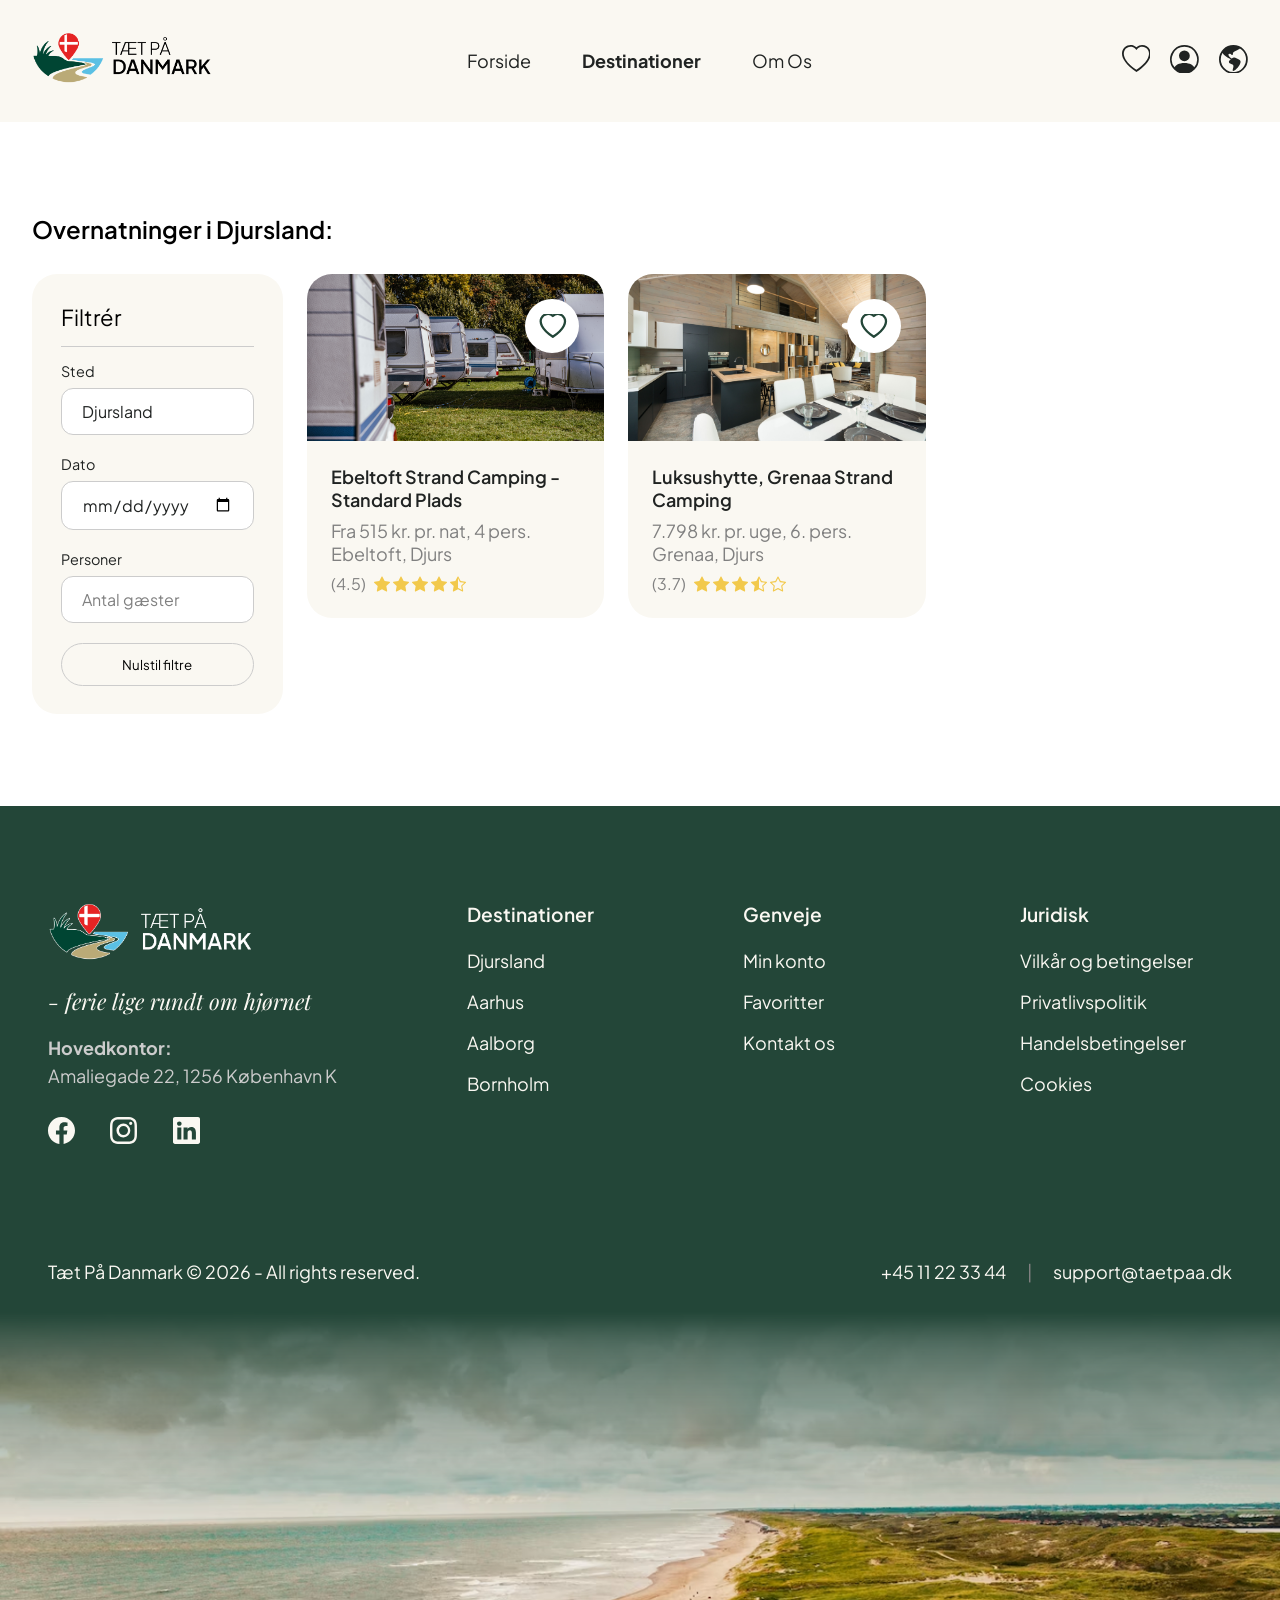
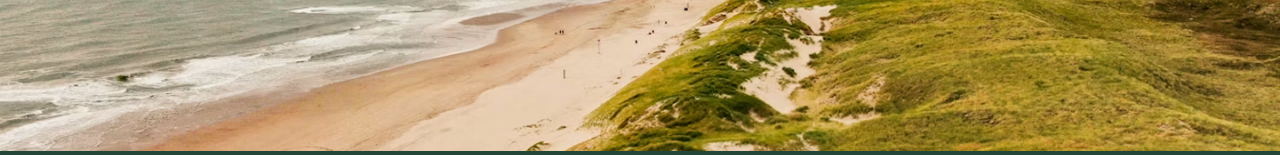
==== commit 550217e4: "Logo + fix stjerner + fix knapper + hover hjerte ikoner Co-authored-by: Tobias Hansen <tobhan04@user" ====
--- a/destinationer/index.html
+++ b/destinationer/index.html
@@ -6,13 +6,15 @@
     <meta name="viewport" content="width=device-width, initial-scale=1.0" />
     <title>Destinationer | Tæt På Danmark</title>
     <link rel="stylesheet" href="/css/style.css" />
-    <link rel="shortcut icon" href="/img/favicon.png" type="image/png" />
+    <link rel="icon" href="/img/favikon.png" type="image/png">
 </head>
 
 <body>
     <header class="sekundaer">
         <div class="logo">
-            <a href="/index.html">LOGO</a>
+            <a href="/index.html">
+                <img src="/img/logo-sort.png" alt="Tæt På Danmark">
+            </a>
         </div>
 
         <nav>
@@ -70,7 +72,8 @@
                             </fieldset>
                             <fieldset>
                                 <label for="gaester">Personer</label>
-                                <input type="number" name="gaester" id="gaester" min="1" max="99" placeholder="Antal gæster">
+                                <input type="number" name="gaester" id="gaester" min="1" max="99"
+                                    placeholder="Antal gæster">
                             </fieldset>
                             <button type="reset">Nulstil filtre</button>
                         </form>
@@ -82,9 +85,9 @@
                         <div class="top">
                             <a href="#favorit" class="favorit">
                                 <svg xmlns="http://www.w3.org/2000/svg" width="16" height="16" fill="currentColor"
-                                    class="bi bi-heart" viewBox="0 0 16 16">
-                                    <path
-                                        d="m8 2.748-.717-.737C5.6.281 2.514.878 1.4 3.053c-.523 1.023-.641 2.5.314 4.385.92 1.815 2.834 3.989 6.286 6.357 3.452-2.368 5.365-4.542 6.286-6.357.955-1.886.838-3.362.314-4.385C13.486.878 10.4.28 8.717 2.01zM8 15C-7.333 4.868 3.279-3.04 7.824 1.143q.09.083.176.171a3 3 0 0 1 .176-.17C12.72-3.042 23.333 4.867 8 15" />
+                                    class="bi bi-heart-fill" viewBox="0 0 16 16">
+                                    <path fill-rule="evenodd"
+                                        d="M8 1.314C12.438-3.248 23.534 4.735 8 15-7.534 4.736 3.562-3.248 8 1.314" />
                                 </svg>
                             </a>
                             <a href="/destinationer/ebeltoft-strand-camping.html">
@@ -280,61 +283,61 @@
                         <div class="top">
                             <a href="#favorit" class="favorit">
                                 <svg xmlns="http://www.w3.org/2000/svg" width="16" height="16" fill="currentColor"
+                                    class="bi bi-heart-fill" viewBox="0 0 16 16">
+                                    <path fill-rule="evenodd"
+                                        d="M8 1.314C12.438-3.248 23.534 4.735 8 15-7.534 4.736 3.562-3.248 8 1.314" />
+                                </svg>
+                            </a>
+                            <a href="/destinationer/ebeltoft-strand-camping.html">
+                                <img src="/img/destination/luksushytte-grenaa.jpg" alt="Lalandia Søndervig">
+                            </a>
+                        </div>
+                        <div class="bottom">
+                            <a href="/destinationer/ebeltoft-strand-camping.html">Luksushytte, Grenaa Strand Camping</a>
+                            <p>7.798 kr. pr. uge, 6. pers.</p>
+                            <p>Grenaa, Djurs</p>
+                            <div class="anmeldelse-stjerner">
+                                <p class="stjerner-tal">(3.7)</p>
+                                <div class="stjerner">
+                                    <svg xmlns="http://www.w3.org/2000/svg" width="16" height="16" fill="currentColor"
+                                        class="bi bi-star-fill fuld-farve" viewBox="0 0 16 16">
+                                        <path
+                                            d="M3.612 15.443c-.386.198-.824-.149-.746-.592l.83-4.73L.173 6.765c-.329-.314-.158-.888.283-.95l4.898-.696L7.538.792c.197-.39.73-.39.927 0l2.184 4.327 4.898.696c.441.062.612.636.282.95l-3.522 3.356.83 4.73c.078.443-.36.79-.746.592L8 13.187l-4.389 2.256z" />
+                                    </svg>
+                                    <svg xmlns="http://www.w3.org/2000/svg" width="16" height="16" fill="currentColor"
+                                        class="bi bi-star-fill fuld-farve" viewBox="0 0 16 16">
+                                        <path
+                                            d="M3.612 15.443c-.386.198-.824-.149-.746-.592l.83-4.73L.173 6.765c-.329-.314-.158-.888.283-.95l4.898-.696L7.538.792c.197-.39.73-.39.927 0l2.184 4.327 4.898.696c.441.062.612.636.282.95l-3.522 3.356.83 4.73c.078.443-.36.79-.746.592L8 13.187l-4.389 2.256z" />
+                                    </svg>
+                                    <svg xmlns="http://www.w3.org/2000/svg" width="16" height="16" fill="currentColor"
+                                        class="bi bi-star-fill fuld-farve" viewBox="0 0 16 16">
+                                        <path
+                                            d="M3.612 15.443c-.386.198-.824-.149-.746-.592l.83-4.73L.173 6.765c-.329-.314-.158-.888.283-.95l4.898-.696L7.538.792c.197-.39.73-.39.927 0l2.184 4.327 4.898.696c.441.062.612.636.282.95l-3.522 3.356.83 4.73c.078.443-.36.79-.746.592L8 13.187l-4.389 2.256z" />
+                                    </svg>
+                                    <svg xmlns="http://www.w3.org/2000/svg" width="16" height="16" fill="currentColor"
+                                        class="bi bi-star-half fuld-farve" viewBox="0 0 16 16">
+                                        <path
+                                            d="M5.354 5.119 7.538.792A.52.52 0 0 1 8 .5c.183 0 .366.097.465.292l2.184 4.327 4.898.696A.54.54 0 0 1 16 6.32a.55.55 0 0 1-.17.445l-3.523 3.356.83 4.73c.078.443-.36.79-.746.592L8 13.187l-4.389 2.256a.5.5 0 0 1-.146.05c-.342.06-.668-.254-.6-.642l.83-4.73L.173 6.765a.55.55 0 0 1-.172-.403.6.6 0 0 1 .085-.302.51.51 0 0 1 .37-.245zM8 12.027a.5.5 0 0 1 .232.056l3.686 1.894-.694-3.957a.56.56 0 0 1 .162-.505l2.907-2.77-4.052-.576a.53.53 0 0 1-.393-.288L8.001 2.223 8 2.226z" />
+                                    </svg>
+                                    <svg xmlns="http://www.w3.org/2000/svg" width="16" height="16" fill="currentColor"
+                                        class="bi bi-star fuld-farve" viewBox="0 0 16 16">
+                                        <path
+                                            d="M2.866 14.85c-.078.444.36.791.746.593l4.39-2.256 4.389 2.256c.386.198.824-.149.746-.592l-.83-4.73 3.522-3.356c.33-.314.16-.888-.282-.95l-4.898-.696L8.465.792a.513.513 0 0 0-.927 0L5.354 5.12l-4.898.696c-.441.062-.612.636-.283.95l3.523 3.356-.83 4.73zm4.905-2.767-3.686 1.894.694-3.957a.56.56 0 0 0-.163-.505L1.71 6.745l4.052-.576a.53.53 0 0 0 .393-.288L8 2.223l1.847 3.658a.53.53 0 0 0 .393.288l4.052.575-2.906 2.77a.56.56 0 0 0-.163.506l.694 3.957-3.686-1.894a.5.5 0 0 0-.461 0z" />
+                                    </svg>
+                                </div>
+                            </div>
+                        </div>
+                    </div>
+                    <!-- <div class="card">
+                        <div class="top">
+                            <a href="#favorit" class="favorit">
+                                <svg xmlns="http://www.w3.org/2000/svg" width="16" height="16" fill="currentColor"
                                     class="bi bi-heart" viewBox="0 0 16 16">
                                     <path
                                         d="m8 2.748-.717-.737C5.6.281 2.514.878 1.4 3.053c-.523 1.023-.641 2.5.314 4.385.92 1.815 2.834 3.989 6.286 6.357 3.452-2.368 5.365-4.542 6.286-6.357.955-1.886.838-3.362.314-4.385C13.486.878 10.4.28 8.717 2.01zM8 15C-7.333 4.868 3.279-3.04 7.824 1.143q.09.083.176.171a3 3 0 0 1 .176-.17C12.72-3.042 23.333 4.867 8 15" />
                                 </svg>
                             </a>
                             <a href="/destinationer/ebeltoft-strand-camping.html">
-                                <img src="/img/destination/luksushytte-grenaa.jpg" alt="Lalandia Søndervig">
-                            </a>
-                        </div>
-                        <div class="bottom">
-                            <a href="/destinationer/ebeltoft-strand-camping.html">Luksushytte, Grenaa Strand Camping</a>
-                            <p>7.798 kr. pr. uge, 6. pers.</p>
-                            <p>Grenaa, Djurs</p>
-                            <div class="anmeldelse-stjerner">
-                                <p class="stjerner-tal">(3.7)</p>
-                                <div class="stjerner">
-                                    <svg xmlns="http://www.w3.org/2000/svg" width="16" height="16" fill="currentColor"
-                                        class="bi bi-star-fill fuld-farve" viewBox="0 0 16 16">
-                                        <path
-                                            d="M3.612 15.443c-.386.198-.824-.149-.746-.592l.83-4.73L.173 6.765c-.329-.314-.158-.888.283-.95l4.898-.696L7.538.792c.197-.39.73-.39.927 0l2.184 4.327 4.898.696c.441.062.612.636.282.95l-3.522 3.356.83 4.73c.078.443-.36.79-.746.592L8 13.187l-4.389 2.256z" />
-                                    </svg>
-                                    <svg xmlns="http://www.w3.org/2000/svg" width="16" height="16" fill="currentColor"
-                                        class="bi bi-star-fill fuld-farve" viewBox="0 0 16 16">
-                                        <path
-                                            d="M3.612 15.443c-.386.198-.824-.149-.746-.592l.83-4.73L.173 6.765c-.329-.314-.158-.888.283-.95l4.898-.696L7.538.792c.197-.39.73-.39.927 0l2.184 4.327 4.898.696c.441.062.612.636.282.95l-3.522 3.356.83 4.73c.078.443-.36.79-.746.592L8 13.187l-4.389 2.256z" />
-                                    </svg>
-                                    <svg xmlns="http://www.w3.org/2000/svg" width="16" height="16" fill="currentColor"
-                                        class="bi bi-star-fill fuld-farve" viewBox="0 0 16 16">
-                                        <path
-                                            d="M3.612 15.443c-.386.198-.824-.149-.746-.592l.83-4.73L.173 6.765c-.329-.314-.158-.888.283-.95l4.898-.696L7.538.792c.197-.39.73-.39.927 0l2.184 4.327 4.898.696c.441.062.612.636.282.95l-3.522 3.356.83 4.73c.078.443-.36.79-.746.592L8 13.187l-4.389 2.256z" />
-                                    </svg>
-                                    <svg xmlns="http://www.w3.org/2000/svg" width="16" height="16" fill="currentColor"
-                                        class="bi bi-star-half fuld-farve" viewBox="0 0 16 16">
-                                        <path
-                                            d="M5.354 5.119 7.538.792A.52.52 0 0 1 8 .5c.183 0 .366.097.465.292l2.184 4.327 4.898.696A.54.54 0 0 1 16 6.32a.55.55 0 0 1-.17.445l-3.523 3.356.83 4.73c.078.443-.36.79-.746.592L8 13.187l-4.389 2.256a.5.5 0 0 1-.146.05c-.342.06-.668-.254-.6-.642l.83-4.73L.173 6.765a.55.55 0 0 1-.172-.403.6.6 0 0 1 .085-.302.51.51 0 0 1 .37-.245zM8 12.027a.5.5 0 0 1 .232.056l3.686 1.894-.694-3.957a.56.56 0 0 1 .162-.505l2.907-2.77-4.052-.576a.53.53 0 0 1-.393-.288L8.001 2.223 8 2.226z" />
-                                    </svg>
-                                    <svg xmlns="http://www.w3.org/2000/svg" width="16" height="16" fill="currentColor"
-                                        class="bi bi-star-fill ingen-farve" viewBox="0 0 16 16">
-                                        <path
-                                            d="M3.612 15.443c-.386.198-.824-.149-.746-.592l.83-4.73L.173 6.765c-.329-.314-.158-.888.283-.95l4.898-.696L7.538.792c.197-.39.73-.39.927 0l2.184 4.327 4.898.696c.441.062.612.636.282.95l-3.522 3.356.83 4.73c.078.443-.36.79-.746.592L8 13.187l-4.389 2.256z" />
-                                    </svg>
-                                </div>
-                            </div>
-                        </div>
-                    </div>
-                    <!-- <div class="card">
-                        <div class="top">
-                            <a href="#favorit" class="favorit">
-                                <svg xmlns="http://www.w3.org/2000/svg" width="16" height="16" fill="currentColor"
-                                    class="bi bi-heart" viewBox="0 0 16 16">
-                                    <path
-                                        d="m8 2.748-.717-.737C5.6.281 2.514.878 1.4 3.053c-.523 1.023-.641 2.5.314 4.385.92 1.815 2.834 3.989 6.286 6.357 3.452-2.368 5.365-4.542 6.286-6.357.955-1.886.838-3.362.314-4.385C13.486.878 10.4.28 8.717 2.01zM8 15C-7.333 4.868 3.279-3.04 7.824 1.143q.09.083.176.171a3 3 0 0 1 .176-.17C12.72-3.042 23.333 4.867 8 15" />
-                                </svg>
-                            </a>
-                            <a href="/destinationer/ebeltoft-strand-camping.html">
                                 <img src="/img/destination/holmely-glamping.jpg" alt="Lalandia Søndervig">
                             </a>
                         </div>
@@ -381,72 +384,76 @@
     </main>
 
     <footer>
-        <div class="footer-columns">
-            <div class="column">
-                <div class="logo">
-                    <a href="/index.html">LOGO</a>
-                </div>
-                <h3 class="slogan display-font">- ferie lige rundt om hjørnet</h3>
-                <p class="adresse bold">Hovedkontor:</p>
-                <p class="adresse">Amaliegade 22, 1256 København K</p>
-                <div class="sociale-medier">
-                    <a href="#facebook">
-                        <svg xmlns="http://www.w3.org/2000/svg" width="16" height="16" fill="currentColor"
-                            class="bi bi-facebook" viewBox="0 0 16 16">
-                            <path
-                                d="M16 8.049c0-4.446-3.582-8.05-8-8.05C3.58 0-.002 3.603-.002 8.05c0 4.017 2.926 7.347 6.75 7.951v-5.625h-2.03V8.05H6.75V6.275c0-2.017 1.195-3.131 3.022-3.131.876 0 1.791.157 1.791.157v1.98h-1.009c-.993 0-1.303.621-1.303 1.258v1.51h2.218l-.354 2.326H9.25V16c3.824-.604 6.75-3.934 6.75-7.951" />
-                        </svg>
-                    </a>
-                    <a href="#instagram">
-                        <svg xmlns="http://www.w3.org/2000/svg" width="16" height="16" fill="currentColor"
-                            class="bi bi-instagram" viewBox="0 0 16 16">
-                            <path
-                                d="M8 0C5.829 0 5.556.01 4.703.048 3.85.088 3.269.222 2.76.42a3.9 3.9 0 0 0-1.417.923A3.9 3.9 0 0 0 .42 2.76C.222 3.268.087 3.85.048 4.7.01 5.555 0 5.827 0 8.001c0 2.172.01 2.444.048 3.297.04.852.174 1.433.372 1.942.205.526.478.972.923 1.417.444.445.89.719 1.416.923.51.198 1.09.333 1.942.372C5.555 15.99 5.827 16 8 16s2.444-.01 3.298-.048c.851-.04 1.434-.174 1.943-.372a3.9 3.9 0 0 0 1.416-.923c.445-.445.718-.891.923-1.417.197-.509.332-1.09.372-1.942C15.99 10.445 16 10.173 16 8s-.01-2.445-.048-3.299c-.04-.851-.175-1.433-.372-1.941a3.9 3.9 0 0 0-.923-1.417A3.9 3.9 0 0 0 13.24.42c-.51-.198-1.092-.333-1.943-.372C10.443.01 10.172 0 7.998 0zm-.717 1.442h.718c2.136 0 2.389.007 3.232.046.78.035 1.204.166 1.486.275.373.145.64.319.92.599s.453.546.598.92c.11.281.24.705.275 1.485.039.843.047 1.096.047 3.231s-.008 2.389-.047 3.232c-.035.78-.166 1.203-.275 1.485a2.5 2.5 0 0 1-.599.919c-.28.28-.546.453-.92.598-.28.11-.704.24-1.485.276-.843.038-1.096.047-3.232.047s-2.39-.009-3.233-.047c-.78-.036-1.203-.166-1.485-.276a2.5 2.5 0 0 1-.92-.598 2.5 2.5 0 0 1-.6-.92c-.109-.281-.24-.705-.275-1.485-.038-.843-.046-1.096-.046-3.233s.008-2.388.046-3.231c.036-.78.166-1.204.276-1.486.145-.373.319-.64.599-.92s.546-.453.92-.598c.282-.11.705-.24 1.485-.276.738-.034 1.024-.044 2.515-.045zm4.988 1.328a.96.96 0 1 0 0 1.92.96.96 0 0 0 0-1.92m-4.27 1.122a4.109 4.109 0 1 0 0 8.217 4.109 4.109 0 0 0 0-8.217m0 1.441a2.667 2.667 0 1 1 0 5.334 2.667 2.667 0 0 1 0-5.334" />
-                        </svg>
-                    </a>
-                    <a href="#linkedin">
-                        <svg xmlns="http://www.w3.org/2000/svg" width="16" height="16" fill="currentColor"
-                            class="bi bi-linkedin" viewBox="0 0 16 16">
-                            <path
-                                d="M0 1.146C0 .513.526 0 1.175 0h13.65C15.474 0 16 .513 16 1.146v13.708c0 .633-.526 1.146-1.175 1.146H1.175C.526 16 0 15.487 0 14.854zm4.943 12.248V6.169H2.542v7.225zm-1.2-8.212c.837 0 1.358-.554 1.358-1.248-.015-.709-.52-1.248-1.342-1.248S2.4 3.226 2.4 3.934c0 .694.521 1.248 1.327 1.248zm4.908 8.212V9.359c0-.216.016-.432.08-.586.173-.431.568-.878 1.232-.878.869 0 1.216.662 1.216 1.634v3.865h2.401V9.25c0-2.22-1.184-3.252-2.764-3.252-1.274 0-1.845.7-2.165 1.193v.025h-.016l.016-.025V6.169h-2.4c.03.678 0 7.225 0 7.225z" />
-                        </svg>
-                    </a>
+        <div class="container">
+            <div class="footer-columns">
+                <div class="column">
+                    <div class="logo">
+                        <a href="/index.html">
+                            <img src="/img/logo-footer.png" alt="Tæt På Danmark">
+                        </a>
+                    </div>
+                    <h3 class="slogan display-font">- ferie lige rundt om hjørnet</h3>
+                    <p class="adresse bold">Hovedkontor:</p>
+                    <p class="adresse">Amaliegade 22, 1256 København K</p>
+                    <div class="sociale-medier">
+                        <a href="#facebook">
+                            <svg xmlns="http://www.w3.org/2000/svg" width="16" height="16" fill="currentColor"
+                                class="bi bi-facebook" viewBox="0 0 16 16">
+                                <path
+                                    d="M16 8.049c0-4.446-3.582-8.05-8-8.05C3.58 0-.002 3.603-.002 8.05c0 4.017 2.926 7.347 6.75 7.951v-5.625h-2.03V8.05H6.75V6.275c0-2.017 1.195-3.131 3.022-3.131.876 0 1.791.157 1.791.157v1.98h-1.009c-.993 0-1.303.621-1.303 1.258v1.51h2.218l-.354 2.326H9.25V16c3.824-.604 6.75-3.934 6.75-7.951" />
+                            </svg>
+                        </a>
+                        <a href="#instagram">
+                            <svg xmlns="http://www.w3.org/2000/svg" width="16" height="16" fill="currentColor"
+                                class="bi bi-instagram" viewBox="0 0 16 16">
+                                <path
+                                    d="M8 0C5.829 0 5.556.01 4.703.048 3.85.088 3.269.222 2.76.42a3.9 3.9 0 0 0-1.417.923A3.9 3.9 0 0 0 .42 2.76C.222 3.268.087 3.85.048 4.7.01 5.555 0 5.827 0 8.001c0 2.172.01 2.444.048 3.297.04.852.174 1.433.372 1.942.205.526.478.972.923 1.417.444.445.89.719 1.416.923.51.198 1.09.333 1.942.372C5.555 15.99 5.827 16 8 16s2.444-.01 3.298-.048c.851-.04 1.434-.174 1.943-.372a3.9 3.9 0 0 0 1.416-.923c.445-.445.718-.891.923-1.417.197-.509.332-1.09.372-1.942C15.99 10.445 16 10.173 16 8s-.01-2.445-.048-3.299c-.04-.851-.175-1.433-.372-1.941a3.9 3.9 0 0 0-.923-1.417A3.9 3.9 0 0 0 13.24.42c-.51-.198-1.092-.333-1.943-.372C10.443.01 10.172 0 7.998 0zm-.717 1.442h.718c2.136 0 2.389.007 3.232.046.78.035 1.204.166 1.486.275.373.145.64.319.92.599s.453.546.598.92c.11.281.24.705.275 1.485.039.843.047 1.096.047 3.231s-.008 2.389-.047 3.232c-.035.78-.166 1.203-.275 1.485a2.5 2.5 0 0 1-.599.919c-.28.28-.546.453-.92.598-.28.11-.704.24-1.485.276-.843.038-1.096.047-3.232.047s-2.39-.009-3.233-.047c-.78-.036-1.203-.166-1.485-.276a2.5 2.5 0 0 1-.92-.598 2.5 2.5 0 0 1-.6-.92c-.109-.281-.24-.705-.275-1.485-.038-.843-.046-1.096-.046-3.233s.008-2.388.046-3.231c.036-.78.166-1.204.276-1.486.145-.373.319-.64.599-.92s.546-.453.92-.598c.282-.11.705-.24 1.485-.276.738-.034 1.024-.044 2.515-.045zm4.988 1.328a.96.96 0 1 0 0 1.92.96.96 0 0 0 0-1.92m-4.27 1.122a4.109 4.109 0 1 0 0 8.217 4.109 4.109 0 0 0 0-8.217m0 1.441a2.667 2.667 0 1 1 0 5.334 2.667 2.667 0 0 1 0-5.334" />
+                            </svg>
+                        </a>
+                        <a href="#linkedin">
+                            <svg xmlns="http://www.w3.org/2000/svg" width="16" height="16" fill="currentColor"
+                                class="bi bi-linkedin" viewBox="0 0 16 16">
+                                <path
+                                    d="M0 1.146C0 .513.526 0 1.175 0h13.65C15.474 0 16 .513 16 1.146v13.708c0 .633-.526 1.146-1.175 1.146H1.175C.526 16 0 15.487 0 14.854zm4.943 12.248V6.169H2.542v7.225zm-1.2-8.212c.837 0 1.358-.554 1.358-1.248-.015-.709-.52-1.248-1.342-1.248S2.4 3.226 2.4 3.934c0 .694.521 1.248 1.327 1.248zm4.908 8.212V9.359c0-.216.016-.432.08-.586.173-.431.568-.878 1.232-.878.869 0 1.216.662 1.216 1.634v3.865h2.401V9.25c0-2.22-1.184-3.252-2.764-3.252-1.274 0-1.845.7-2.165 1.193v.025h-.016l.016-.025V6.169h-2.4c.03.678 0 7.225 0 7.225z" />
+                            </svg>
+                        </a>
+                    </div>
+                </div>
+                <div class="column">
+                    <h4>Destinationer</h4>
+                    <ul>
+                        <li><a href="#">Djursland</a></li>
+                        <li><a href="#">Aarhus</a></li>
+                        <li><a href="#">Aalborg</a></li>
+                        <li><a href="#">Bornholm</a></li>
+                    </ul>
+                </div>
+                <div class="column">
+                    <h4>Genveje</h4>
+                    <ul>
+                        <li><a href="#">Min konto</a></li>
+                        <li><a href="#">Favoritter</a></li>
+                        <li><a href="#">Kontakt os</a></li>
+                    </ul>
+                </div>
+                <div class="column">
+                    <h4>Juridisk</h4>
+                    <ul>
+                        <li><a href="#">Vilkår og betingelser</a></li>
+                        <li><a href="#">Privatlivspolitik</a></li>
+                        <li><a href="#">Handelsbetingelser</a></li>
+                        <li><a href="#">Cookies</a></li>
+                    </ul>
                 </div>
             </div>
-            <div class="column">
-                <h4>Destinationer</h4>
-                <ul>
-                    <li><a href="#">København</a></li>
-                    <li><a href="#">Aarhus</a></li>
-                    <li><a href="#">Aalborg</a></li>
-                    <li><a href="#">Bornholm</a></li>
-                </ul>
-            </div>
-            <div class="column">
-                <h4>Genveje</h4>
-                <ul>
-                    <li><a href="#">Min konto</a></li>
-                    <li><a href="#">Favoritter</a></li>
-                    <li><a href="#">Kontakt os</a></li>
-                </ul>
-            </div>
-            <div class="column">
-                <h4>Juridisk</h4>
-                <ul>
-                    <li><a href="#">Vilkår og betingelser</a></li>
-                    <li><a href="#">Privatlivspolitik</a></li>
-                    <li><a href="#">Handelsbetingelser</a></li>
-                    <li><a href="#">Cookies</a></li>
-                </ul>
-            </div>
-        </div>
-        <div class="copyright-columns">
-            <div class="column">
-                <p>Tæt På Danmark © 2026 - All rights reserved.</p>
-            </div>
-            <div class="column">
-                <a href="tel:11223344">+45 11 22 33 44</a> <span class="seperator">|</span> <a
+            <div class="copyright-columns">
+                <div class="column">
+                    <p>Tæt På Danmark © 2026 - All rights reserved.</p>
+                </div>
+                <div class="column">
+                    <a href="tel:11223344">+45 11 22 33 44</a> <span class="seperator">|</span> <a
                         href="mailto:support@taetpaa.dk">support@taetpaa.dk</a>
+                </div>
             </div>
         </div>
         <img src="/img/footer-img-2.png" alt="" class="footer-bg">
--- a/css/style.css
+++ b/css/style.css
@@ -15,6 +15,7 @@
     --accent-yellow: #F2C94C;
     --accent-green: #234638;
     --border-grey: #CCCCCC;
+    scroll-behavior: smooth;
 }
 
 p, a, span {
@@ -50,7 +51,7 @@
     width: calc(100% - 4em);
     background-color: transparent;
     display: grid;
-    grid-template-columns: 20% 60% 20%;
+    grid-template-columns: 30% 40% 30%;
     column-gap: 0;
     z-index: 99;
 }
@@ -81,6 +82,11 @@
     opacity: 0.8;
 }
 
+header .logo a img {
+    width: auto;
+    height: 1.8em;
+}
+
 header nav ul {
     text-align: center;
     margin: 0;
@@ -146,30 +152,42 @@
     opacity: 0.8;
 }
 
-header.sekundaer fieldset {
+header fieldset {
     display: inline;
     border-radius: 100px;
-    border: 1px solid var(--font-black);
-}
-
-header.sekundaer fieldset input {
+    border: 1px solid var(--font-white);
+}
+
+header fieldset input {
     border: 0;
     background-color: transparent;
     font-size: 1em;
+    color: var(--font-white);
+}
+
+header fieldset input::placeholder {
+    color: var(--border-grey);
+}
+
+header.sekundaer fieldset {
+    border: 1px solid var(--font-black);
+}
+
+header.sekundaer fieldset input {
     color: var(--font-black);
 }
 
-header.sekundaer fieldset input:focus {
+header fieldset input:focus {
     outline: none;
 }
 
-header.sekundaer fieldset button {
+header fieldset button {
     border: 0;
     background-color: transparent;
     margin-top: 2px;
 }
 
-header.sekundaer fieldset button:hover {
+header fieldset button:hover {
     cursor: pointer;
 }
 
@@ -199,7 +217,7 @@
 }
 
 .hero.bg-overlay {
-    background: rgb(0,0,0,0.4);
+    background: rgb(0,0,0,0.3);
 }
 
 .hero h1 {
@@ -389,7 +407,7 @@
     border-radius: 25px 25px 0 0;
 }
 
-.destinationer .card img {
+.destinationer .card .top img {
     width: 100%;
     aspect-ratio: 16/9;
     object-fit: cover;
@@ -398,31 +416,44 @@
     transition: ease-in-out 300ms; /* TRANSITION MELLEM NON-HOVER OG HOVER STATE. EASE-IN-OUT FOR "SMOOTH KEYFRAME KURVE" */
 }
 
-.destinationer .card img:hover {
+.destinationer .card .top:hover img {
     transform: scale(108%); /* HOVER EFFEKTEN ER "ZOOM"/SKALERING AF BILLEDET MED 8% */
     transition: ease-in-out 300ms;
 }
 
 .destinationer .card .favorit {
+    display: flex;
     position: relative;
     background-color: var(--bg-white);
-    aspect-ratio: 1/1;
+    aspect-ratio: 1 / 1;
     height: 3em;
     float: right;
     top: 25px;
     right: 25px;
     border-radius: 50%;
-    align-content: center;
-    text-align: center;
+    align-items: center;
+    justify-content: center;
     z-index: 1; /* SØRGER FOR AT KNAPPEN MED FAVORIT IKONER (HJERTET) ALTID ER ØVERST OVEN PÅ BILLEDET */
 }
 
 .destinationer .card .favorit svg {
-    height: 1em;
-    width: auto;
+    height: 0.9em;
+    width: 1.1em;
     font-size: 1.5em;
-    margin-top: 6px;
-    color: var(--font-black);
+    fill: transparent;
+    stroke: var(--accent-green);
+    stroke-width: 1.5px;
+    stroke-linecap: round;
+    transition: 
+        stroke ease-in-out 150ms,
+        fill ease-in-out 150ms;
+}
+
+.destinationer .card .favorit:hover svg {
+    fill: var(--accent-green);
+    stroke: var(--accent-green);
+    stroke-width: 1.5px;
+    stroke-linecap: round;
 }
 
 .destinationer .card .bottom {
@@ -543,9 +574,9 @@
 
 
 /* NYHEDSBREV */
-.nyhedsbrev {
+.nyhedsbrev .container {
+    margin: 3em auto 8em auto;
     min-height: 75vh;
-    margin: 3em 2em 8em 2em;
     border-radius: 25px;
     align-content: center;
     justify-items: center;
@@ -574,18 +605,23 @@
 .nyhedsbrev fieldset {
     border: 1px solid var(--font-white);
     border-radius: 100px;
-    min-width: 45%;
+    width: 45%;
+    display: grid;
+    grid-template-columns: 4fr 1fr;
+    margin: auto;
 }
 
 .nyhedsbrev fieldset input {
     background-color: transparent;
     color: var(--font-white);
     border: 0;
-    width: 80%;
+    display: inline;
+    padding: 8px 15px;
 }
 
 .nyhedsbrev fieldset input::placeholder {
     color: #e3e3e3;
+    font-size: 1.125em;
 }
 
 .nyhedsbrev fieldset input:focus {
@@ -593,12 +629,14 @@
 }
 
 .nyhedsbrev fieldset button {
+    display: inline;
     background-color: transparent;
     color: var(--font-white);
     border: 0;
     border-left: 1px solid #fff;
     padding: 0.5em 1.5em;
     width: 10%;
+    font-size: 1.125em;
 }
 
 .nyhedsbrev fieldset button:hover {
@@ -645,6 +683,11 @@
 
 .footer-columns .logo a:hover {
     opacity: 0.8;
+}
+
+.footer-columns .logo a img {
+    width: auto;
+    height: 2em;
 }
 
 .footer-columns h3.slogan {
@@ -789,24 +832,25 @@
 }
 
 .destination-top .billeder-columns .column .flere-billeder {
-    /* FICME: SKAL FIKSES TIL "POSITION: relative;" OG .knap NEDENFOR SKAL FIKSES MED "POSITION:absolute;" MED NY BOTTOM, LEFT ELLER RIGHT VÆRDI */
-}
-
-.destination-top .billeder-columns .column .flere-billeder .knap { /* FIXME: ^^^^^^^^^^^^^^ FIKS SOM OVENSTÅENDE ^^^^^^^^^^^^^^ */
-    text-align: center;
     position: relative;
-    bottom: 130px;
-    left: 120px;
+}
+
+.destination-top .billeder-columns .column .flere-billeder .knap {
+    position: absolute;
+    top: 50%;
+    left: 50%;
+    transform: translate(-50%);
+    margin-top: -10px;
     display: inline-block;
     background-color: rgba(32, 35, 34, 0.7);
     padding: 4px 12px;
     border-radius: 9px;
     color: var(--font-white);
-}
-
-.destination-top .billeder-columns .column .flere-billeder .knap a {
-    color: var(--font-white);
     text-decoration: none
+}
+
+.destination-top .billeder-columns .column .flere-billeder .knap:hover {
+    text-decoration: underline;
 }
 
 /* INFO SEKTION PÅ DESTIONATIONSSIDE */
@@ -840,7 +884,7 @@
 }
 
 .destination-info h2 {
-    font-weight: bold;
+    font-weight: 600;
     margin-top: 70px;
     font-size: 2em;
 }
@@ -874,6 +918,10 @@
     border-radius: 300px;
     text-decoration: none;
     font-weight: 600;
+}
+
+.destination-info .facilitet-knap:hover {
+    background-color: var(--font-black);
 }
 
 .destination-info .reserver {
@@ -927,6 +975,11 @@
     border: 0;
     font-size: 1.125em;
     width: 50%;
+}
+
+.destination-info .reserver button:hover {
+    cursor: pointer;
+    background-color: var(--font-black);
 }
 
 .destination-info .kort {
@@ -972,7 +1025,7 @@
 }
 
 .destination-anmeldelser .titel h2 {
-    font-weight: bold;
+    font-weight: 600;
    /*  margin-top: 70px; */
     font-size: 2em;
     display: inline;
@@ -1045,6 +1098,231 @@
 
 .destinationer.oplevelser h2 {
     font-size: 2em;
-    font-weight: 700;
-}
-
+    font-weight: 600;
+}
+
+/* OM OS SIDE */
+
+.hero.om-os { /* .HERO LÆNGERE OPPE I STYLE SHEETET FORTÆLLER HVORDAN EN .HERO CLASS SKAL SE UD. HER GIVES KUN BAGGRUNDSBILLEDE */
+    background: url(/img/om-os-hero.jpg) rgb(0,0,0,0.6);
+    background-position: center;
+    background-repeat: no-repeat;
+    background-size: cover;
+    background-blend-mode: overlay;
+}
+
+.hero.om-os h1 {
+    font-weight: 500;
+    margin-top: 10px;
+}
+
+.hero.om-os h3 {
+    margin-top: 60px;
+}
+
+.hero .ikoner-columns {
+    margin-top: 50px;
+    display: grid;
+    grid-template-columns: repeat(3, 1fr);
+    gap: 50px
+}
+
+.hero .ikoner-columns a.column {
+    color: var(--font-white);
+    text-decoration: none;
+    align-items: center;
+    display: flex;
+    flex-direction: column;
+    gap: 16px;
+}
+
+.hero .ikoner-columns .column .cirkel {
+    width: 6em;
+    aspect-ratio: 1/1;
+    border: 3px solid var(--font-white);
+    border-radius: 50%;
+    display: flex;
+    align-items: center;
+    justify-content: center;
+}
+
+.hero .ikoner-columns .column .cirkel svg {
+    height: 2.5em;
+    width: 2.5em;
+}
+
+.om-os-info .columns {
+    display: grid;
+    grid-template-columns: 3fr 2fr;
+    padding: 60px 0;
+}
+
+.om-os-info img {
+    width: 100%;
+    border-radius: 25px;
+    aspect-ratio: 16/9;
+    object-fit: cover;
+}
+
+.om-os-info h2 {
+    font-size: 2em;
+    font-weight: 600;
+    margin-top: 20px;
+}
+
+.om-os-info p {
+    margin-top: 20px;
+}
+
+/* FORDELE SEKTION PÅ OM OS SIDE */
+
+.fordele {
+    padding-bottom: 60px;
+}
+
+.fordele .ikoner-columns {
+    width: 70%;
+    justify-self: center;
+    margin-top: 50px;
+    display: grid;
+    grid-template-columns: repeat(3, 1fr);
+    gap: 50px
+}
+
+.fordele .ikoner-columns .column {
+    color: var(--font-black);
+    text-decoration: none;
+    align-items: center;
+    display: flex;
+    flex-direction: column;
+    gap: 8px;
+}
+
+.fordele .ikoner-columns .column .cirkel {
+    width: 7em;
+    aspect-ratio: 1/1;
+    border: 1px solid var(--border-grey);
+    background-color: var(--off-white);
+    border-radius: 50%;
+    display: flex;
+    align-items: center;
+    justify-content: center;
+}
+
+.fordele .ikoner-columns .column .cirkel svg {
+    height: 2.5em;
+    width: 2.5em;
+}
+
+.fordele .ikoner-columns .column h4 {
+    font-size: 1.25em;
+    font-weight: 600;
+    margin-top: 12px;
+}
+
+.fordele .ikoner-columns .column p {
+    text-align: center;
+    font-size: 1em;
+    color: var(--font-grey);
+}
+
+.fordele #blad-ikon {
+    transform: scaleX(-1);
+}
+
+/* TIDSLINJE */
+
+.tidslinje .tidslinje-card {
+    background-color: var(--off-white);
+    border-radius: 25px;
+    margin-bottom: 60px;
+}
+
+.tidslinje h2 {
+    text-align: center;
+    font-size: 2em;
+    font-weight: 600;
+    padding-top: 40px;
+}
+
+.tidslinje img {
+    width: 100%;
+}
+
+
+/* STOR BILLEDE SEKTION PÅ OM OS SIDE */
+.stor-billede img {
+    width: 100%;
+    height: 60vh;
+    object-fit: cover;
+    object-position: center 65%;
+    border-radius: 25px;
+}
+
+/* VORES VÆRDIER SEKTION PÅ OM OS SIDE */
+/* MEGET ER DET SAMME (KOPIERET FRA .FORDELE SEKTIONEN OG .HERO.OM-OS */
+
+.vores-vaerdier {
+    padding: 80px 0;
+}
+
+.vores-vaerdier h2 {
+   font-weight: 600;
+   text-align: center;
+   font-size: 2.5em;
+}
+
+.vores-vaerdier .ikoner-columns {
+    width: 80%;
+    justify-self: center;
+    margin-top: 50px;
+    display: grid;
+    grid-template-columns: repeat(3, 1fr);
+    gap: 50px
+}
+
+.vores-vaerdier .ikoner-columns .column {
+    color: var(--font-black);
+    text-decoration: none;
+    align-items: start;
+    display: flex;
+    flex-direction: column;
+    gap: 8px;
+    background-color: var(--off-white);
+    padding: 30px;
+    border-radius: 25px;
+}
+
+.vores-vaerdier .ikoner-columns .column .cirkel {
+    width: 7em;
+    aspect-ratio: 1/1;
+    border: 2px solid var(--font-black);
+    background-color: transparent;
+    border-radius: 50%;
+    display: flex;
+    align-items: center;
+    justify-content: center;
+}
+
+.vores-vaerdier .ikoner-columns .column .cirkel svg {
+    height: 2.5em;
+    width: 2.5em;
+}
+
+.vores-vaerdier .ikoner-columns .column h4 {
+    font-size: 1.25em;
+    font-weight: 600;
+    margin-top: 16px;
+}
+
+.vores-vaerdier .ikoner-columns .column p {
+    text-align: start;
+    font-size: 1.125em;
+    color: var(--font-grey);
+}
+
+.vores-vaerdier #handtryk-ikon {
+    height: 3em;
+    width: 3em;
+}
+
